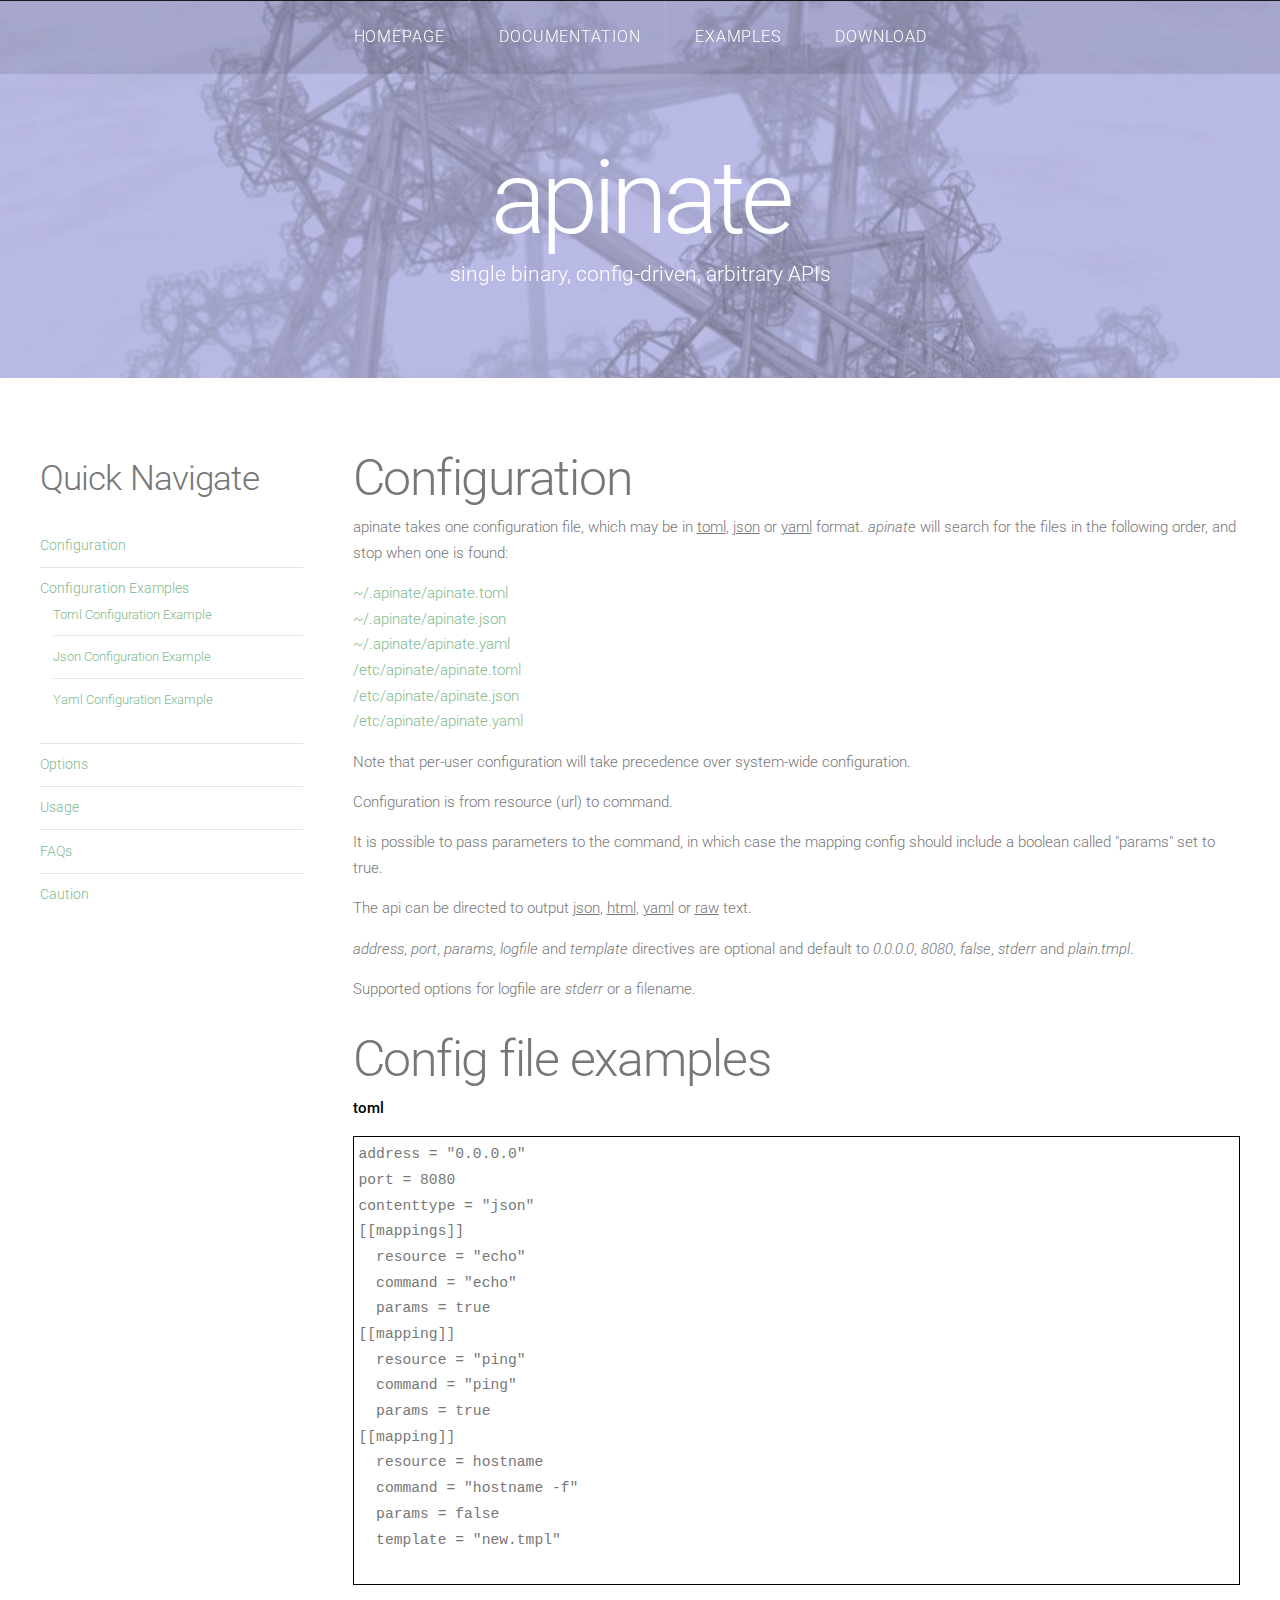
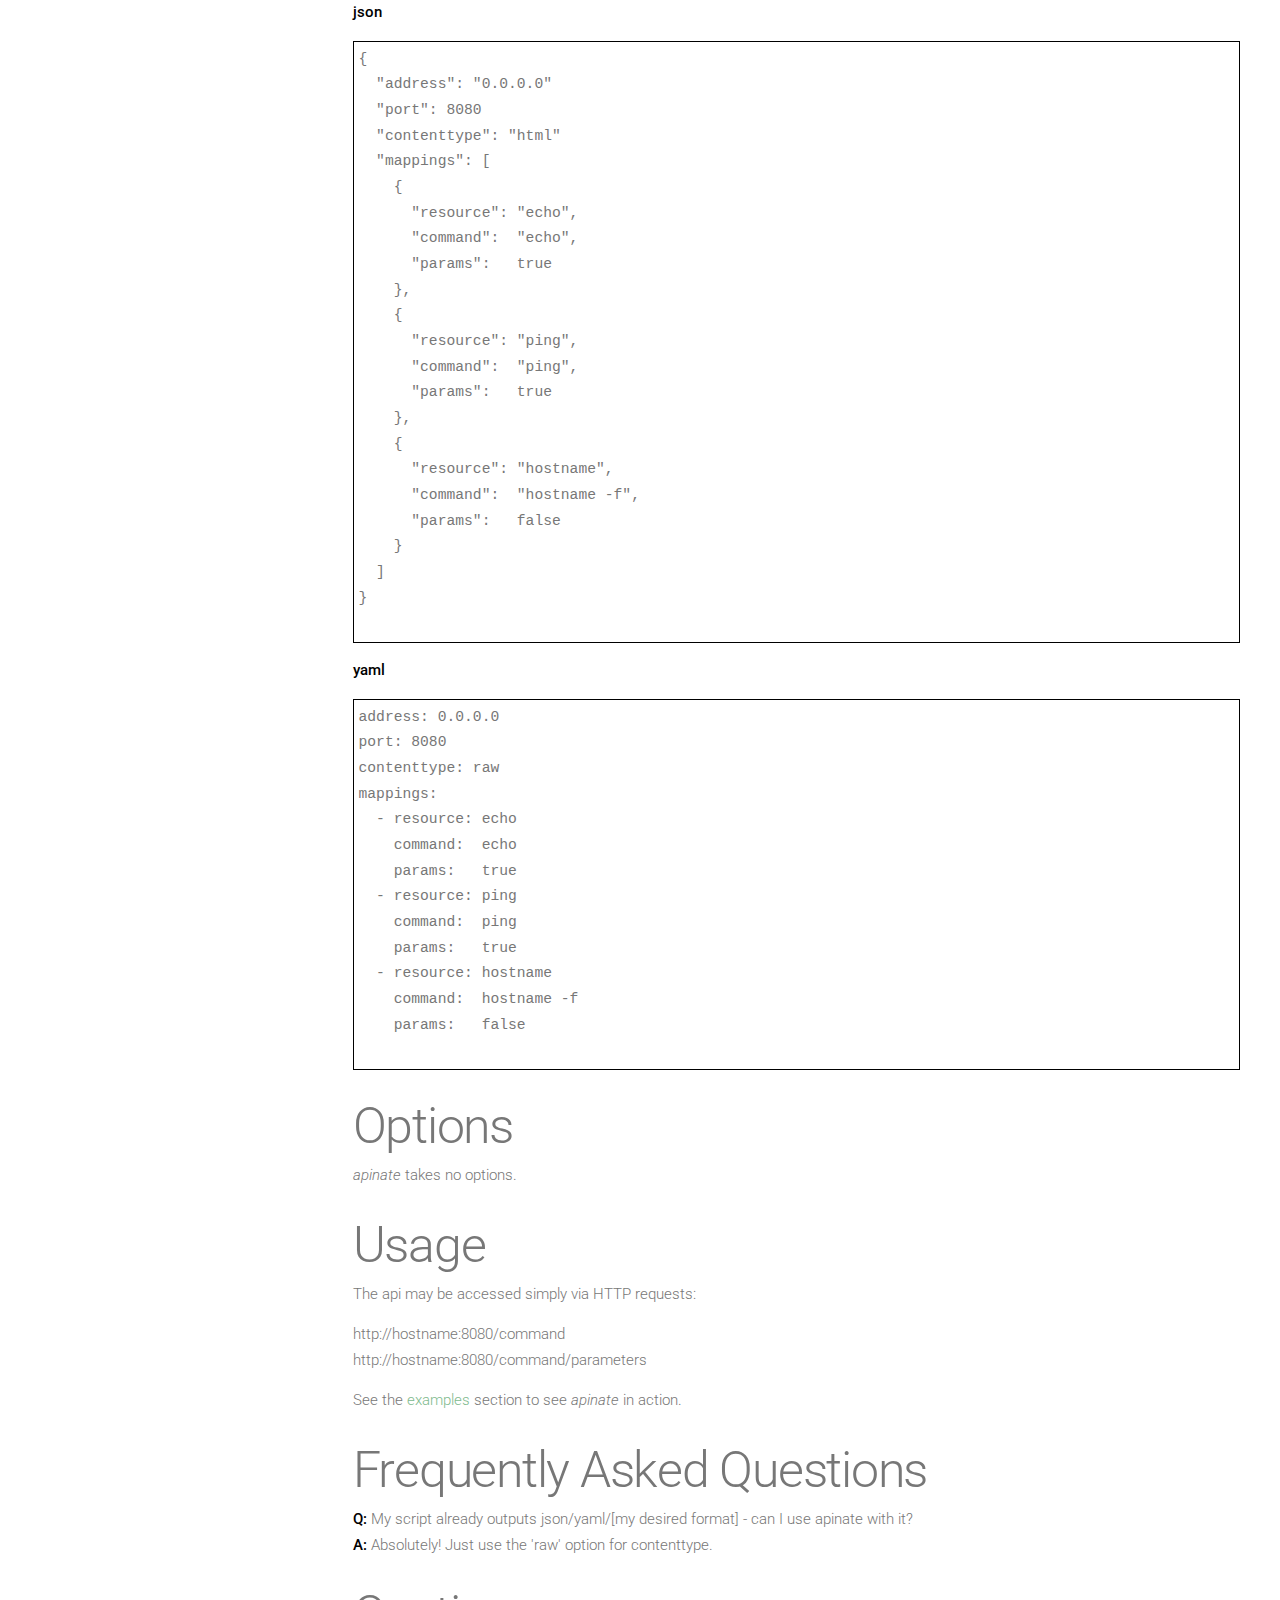
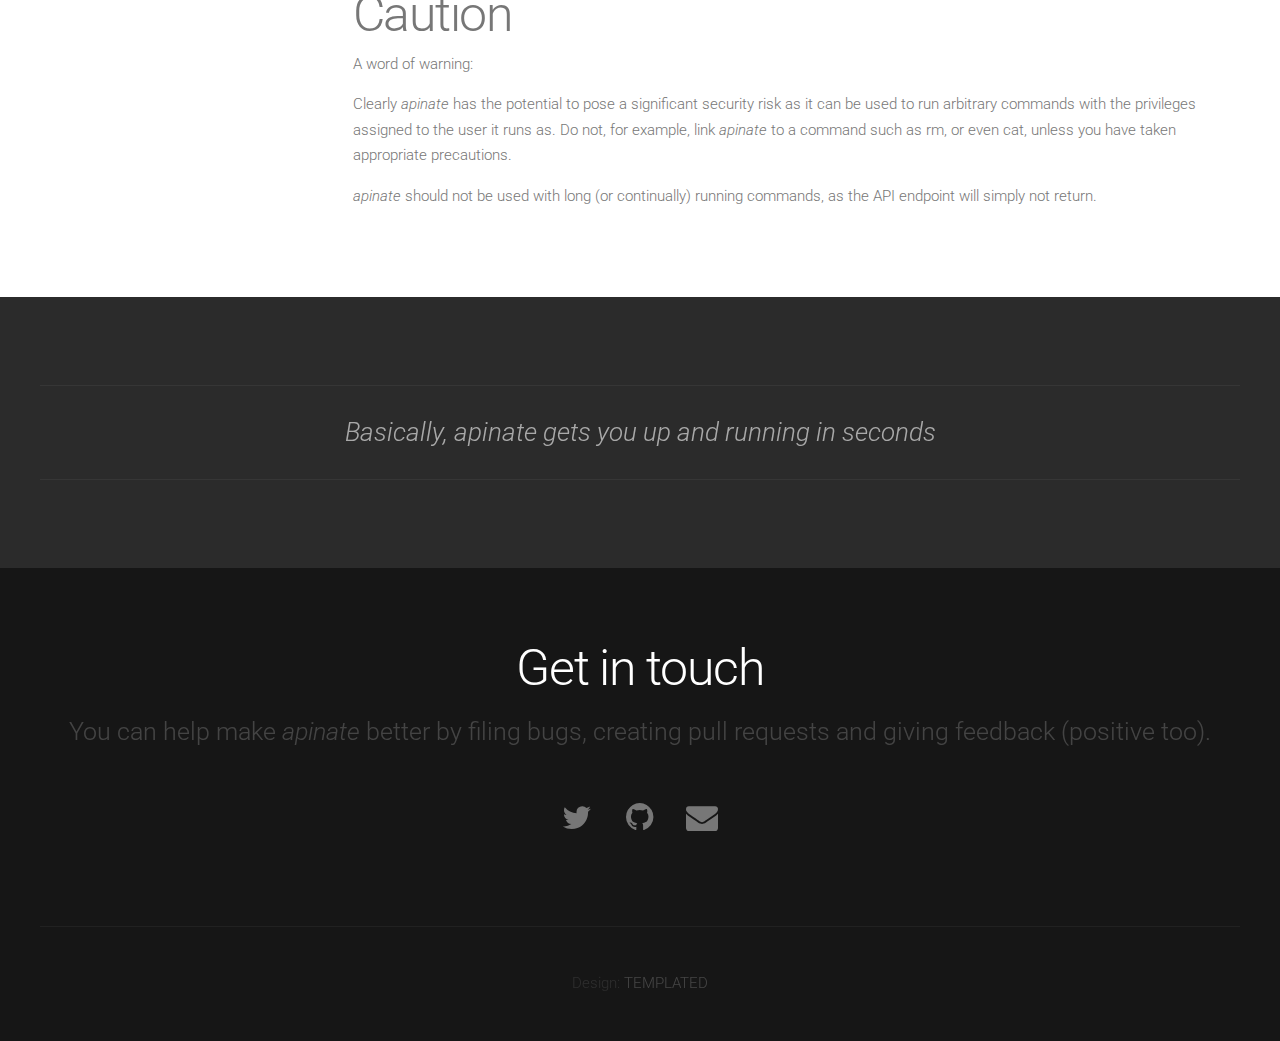
==== www/documentation.html @ fca39ead "Added apinate.io webpages v1" ====
<!DOCTYPE HTML>
<!--
    CSS Template: Linear by TEMPLATED - templated.co @templatedco
    Released for free under the Creative Commons Attribution 3.0 license (templated.co/license)
-->
<html lang="en">
	<head>
		<title>apinate.io</title>
		<meta http-equiv="content-type" content="text/html; charset=utf-8" />
		<meta name="description" content="" />
		<meta name="keywords" content="" />
		<link href='http://fonts.googleapis.com/css?family=Roboto:400,100,300,700,500,900' rel='stylesheet' type='text/css'>
		<script src="http://ajax.googleapis.com/ajax/libs/jquery/1.11.0/jquery.min.js"></script>
		<script src="js/skel.min.js"></script>
		<script src="js/skel-panels.min.js"></script>
		<script src="js/init.js"></script>
		<noscript>
			<link rel="stylesheet" href="css/skel-noscript.css" />
			<link rel="stylesheet" href="css/style.css" />
			<link rel="stylesheet" href="css/style-desktop.css" />
		</noscript>
	</head>
	<body>

	<!-- Header -->
	<div id="header">
		<!-- Nav-wrapper -->
		<div id="nav-wrapper"> 
			<nav id="nav">
				<ul>
					<li><a href="index.html">Homepage</a></li>
           <li class="active"><a href="documentation.html">Documentation</a></li>
					<li><a href="examples.html">Examples</a></li>
					<li><a href="download.html">Download</a></li>
				</ul>
			</nav>
		</div>
    <!-- Nav-wrapper -->

		<div class="container"> 
			<!-- Logo -->
			<div id="logo">
				<h1><a href="#">apinate</a></h1>
				<span class="tag">single binary, config-driven, arbitrary APIs</span>
			</div>
		</div>
	</div>
	<!-- Header --> 

	<!-- Main -->
  <div id="main">
    <div class="container">
      <div class="row">
        <!-- Sidebar -->
        <nav id="sidebar" class="3u">
          <section>
            <header>
              <h2>Quick Navigate</h2>
            </header>
            <!-- side-nav -->
            <section>
							<ul class="default">
								<li><a href="#configuration">Configuration</a></li>
								<li><a href="#config-examples">Configuration Examples</a>
                  <ul>
    								<li><a href="#tomlconfig">Toml Configuration Example</a></li>
    								<li><a href="#jsonconfig">Json Configuration Example</a></li>
    								<li><a href="#yamlconfig">Yaml Configuration Example</a></li>
                  </ul>
                </li>
                <li><a href="#options">Options</a></li>
                <li><a href="#usage">Usage</a></li>
                <li><a href="#faq">FAQs</a></li>
                <li><a href="#caution">Caution</a></li>
              </ul>
            </section>
            <!-- /side-nav -->
          </section>
        </nav>
        <!-- /Sidebar -->

        <div id="content" class="9u container">
        <!-- Configuration -->
        <section>
          <header>
            <h2><a id="configuration">Configuration</a></h2>
          </header>
          <p>apinate  takes  one  configuration  file, which may be in <u>toml</u>, <u>json</u> or <u>yaml</u> format.  <em>apinate</em> will search for the files in the following order, and stop when one is found:
          <ul>
            <li><a href="#tomlconfig">~/.apinate/apinate.toml</a></li>
            <li><a href="#jsonconfig">~/.apinate/apinate.json</a></li>
            <li><a href="#yamlconfig">~/.apinate/apinate.yaml</a></li>
            <li><a href="#tomlconfig">/etc/apinate/apinate.toml</a></li>
            <li><a href="#jsonconfig">/etc/apinate/apinate.json</a></li>
            <li><a href="#yamlconfig">/etc/apinate/apinate.yaml</a></li>
          </ul>
          <p>Note that per-user configuration will take precedence over system-wide configuration.</p>
          <p>Configuration is from resource (url) to command.</p>
          <p>It is possible to pass parameters to the command, in which case the mapping config should include a boolean called "params" set to true.</p>
          <p>The api can be directed to output <u>json</u>, <u>html</u>, <u>yaml</u> or <u>raw</u> text.</p>
          <p><em>address</em>, <em>port</em>, <em>params</em>, <em>logfile</em> and <em>template</em> directives are optional and default to <em>0.0.0.0</em>, <em>8080</em>, <em>false</em>, <em>stderr</em> and <em>plain.tmpl</em>.</p>
          <p>Supported options for logfile are <em>stderr</em> or a filename.</p>
        </section>
        <!-- /Configuration -->
  
        <!-- Config examples -->
        <section>
          <header>
            <h2><a id="config-examples">Config file examples</a></h2>
          </header>
          <a id="tomlconfig"><b>toml</b></a>
            <pre style="font-family: monospace" class="boxed">
address = "0.0.0.0"
port = 8080
contenttype = "json"
[[mappings]]
  resource = "echo"
  command = "echo"
  params = true
[[mapping]]
  resource = "ping"
  command = "ping"
  params = true
[[mapping]]
  resource = hostname
  command = "hostname -f"
  params = false
  template = "new.tmpl"
            </pre>
            <a id="jsonconfig"><b>json</b></a>
            <pre style="font-family: monospace" class="boxed">
{
  "address": "0.0.0.0"
  "port": 8080
  "contenttype": "html"
  "mappings": [
    {
      "resource": "echo",
      "command":  "echo",
      "params":   true
    },
    {
      "resource": "ping",
      "command":  "ping",
      "params":   true
    },
    {
      "resource": "hostname",
      "command":  "hostname -f",
      "params":   false
    }
  ]
}
            </pre>
            <a id="yamlconfig"><b>yaml</b></a>
            <pre style="font-family: monospace" class="boxed">
address: 0.0.0.0
port: 8080
contenttype: raw
mappings:
  - resource: echo
    command:  echo
    params:   true
  - resource: ping
    command:  ping
    params:   true
  - resource: hostname
    command:  hostname -f
    params:   false
            </pre>
          </section>
          <!-- /Config examples -->

          <!-- Options -->
          <section>
            <header>
              <h2><a id="options">Options</a></h2>
  					</header>
            <p><em>apinate</em> takes no options.
          </section>
          <!-- /Options -->

          <!-- Usage -->
          <section>
            <header>
              <h2><a id="usage">Usage</a></h2>
            </header>
            <p>The api may be accessed simply via HTTP requests:</p>
            <ul><li>http://hostname:8080/command</li>
              <li>http://hostname:8080/command/parameters</li>
            </ul>
            <p>See the <a href=/examples.html>examples</a> section to see <em>apinate</em> in action.</p>
          </section>
          <!-- /Usage -->

          <!-- FAQ -->
          <section>
            <header>
              <h2><a id="FAQs">Frequently Asked Questions</a></h2>
            </header>
            <div><b>Q:</b>  My script already outputs json/yaml/[my desired format] - can I use apinate with it?</div>
            <div><b>A:</b>  Absolutely!  Just use the 'raw' option for contenttype.</div>
          </section>
          <!-- /FAQ -->

          <!-- Caution -->
          <section>
            <header>
              <h2><a id="caution">Caution</a></h2>
            </header>
            <p>A word of warning:</p>
            <p>Clearly <em>apinate</em> has the potential to pose a significant security risk as it can be used to run arbitrary commands with the privileges assigned to the user it runs as. Do not, for example, link <em>apinate</em> to a command such as rm, or even cat, unless you have taken appropriate precautions.</p>
            <p><em>apinate</em> should not be used with long (or continually) running commands, as the API endpoint will simply not return.</p>
          </section>
          <!-- /Caution -->
        </div>
        <!-- Config examples -->

      </div>
      <!-- /About -->

    </div>
  </div>
	<!-- /About -->

	<!-- Quote -->
	<div id="quote">
		<div class="container">
			<section>
				<blockquote>Basically, apinate gets you up and running in seconds</blockquote>
			</section>
		</div>
	</div>
	<!-- /Quote -->

	<!-- Footer -->
	<div id="footer">
		<div class="container">
			<section>
				<header>
					<h2>Get in touch</h2>
					<span class="byline">You can help make <em>apinate</em> better by filing bugs, creating pull requests and giving feedback (positive too).</span>
				</header>
				<ul class="contact">
					<li><a href="http://www.twitter.com/PhilipHarriesIT" class="fa fa-twitter"><span>Twitter</span></a></li>
					<li><a href="http://www.github.com/PhilipHarries/apinate" class="fa fa-github"><span>Github</span></a></li>
					<li><a href="mailto:philip@apinate.io" class="fa fa-envelope"><span>Github</span></a></li>
				</ul>
			</section>
		</div>
	</div>
	<!-- /Footer -->

	<!-- Copyright -->
	<div id="copyright">
		<div class="container">
			Design: <a href="http://templated.co">TEMPLATED</a>  <!-- Sponsored by: <a href="www.linuxconsulting.co.uk">Linux Consulting</a> -->
		</div>
	</div>


	</body>
</html>
---- www/css/skel-noscript.css ----
/* Resets (http://meyerweb.com/eric/tools/css/reset/ | v2.0 | 20110126 | License: none (public domain)) */

	html,body,div,span,applet,object,iframe,h1,h2,h3,h4,h5,h6,p,blockquote,pre,a,abbr,acronym,address,big,cite,code,del,dfn,em,img,ins,kbd,q,s,samp,small,strike,strong,sub,sup,tt,var,b,u,i,center,dl,dt,dd,ol,ul,li,fieldset,form,label,legend,table,caption,tbody,tfoot,thead,tr,th,td,article,aside,canvas,details,embed,figure,figcaption,footer,header,hgroup,menu,nav,output,ruby,section,summary,time,mark,audio,video{margin:0;padding:0;border:0;font-size:100%;font:inherit;vertical-align:baseline;}article,aside,details,figcaption,figure,footer,header,hgroup,menu,nav,section{display:block;}body{line-height:1;}ol,ul{list-style:none;}blockquote,q{quotes:none;}blockquote:before,blockquote:after,q:before,q:after{content:'';content:none;}table{border-collapse:collapse;border-spacing:0;}body{-webkit-text-size-adjust:none}

/* Box Model */

	*, *:before, *:after {
		-moz-box-sizing: border-box;
		-webkit-box-sizing: border-box;
		-o-box-sizing: border-box;
		-ms-box-sizing: border-box;
		box-sizing: border-box;
	}

/* Container */

	body {
		min-width: 1200px;
	}

	.container {
		width: 1200px;
		margin-left: auto;
		margin-right: auto;
	}

	/* Modifiers */
	
		.container.small {
			width: 900px;
		}

		.container.big {
			width: 100%;
			max-width: 1500px;
			min-width: 1200px;
		}

/* Grid */

	/* Cells */

		.\31 2u { width: 100% }
		.\31 1u { width: 91.6666666667% }
		.\31 0u { width: 83.3333333333% }
		.\39 u { width: 75% }
		.\38 u { width: 66.6666666667% }
		.\37 u { width: 58.3333333333% }
		.\36 u { width: 50% }
		.\35 u { width: 41.6666666667% }
		.\34 u { width: 33.3333333333% }
		.\33 u { width: 25% }
		.\32 u { width: 16.6666666667% }
		.\31 u { width: 8.3333333333% }
		.\-11u { margin-left: 91.6666666667% }
		.\-10u { margin-left: 83.3333333333% }
		.\-9u { margin-left: 75% }
		.\-8u { margin-left: 66.6666666667% }
		.\-7u { margin-left: 58.3333333333% }
		.\-6u { margin-left: 50% }
		.\-5u { margin-left: 41.6666666667% }
		.\-4u { margin-left: 33.3333333333% }
		.\-3u { margin-left: 25% }
		.\-2u { margin-left: 16.6666666667% }
		.\-1u { margin-left: 8.3333333333% }

		.row > * {
			padding: 50px 0 0 50px;
			float: left;
			-moz-box-sizing: border-box;
			-webkit-box-sizing: border-box;
			-o-box-sizing: border-box;
			-ms-box-sizing: border-box;
			box-sizing: border-box;
		}

		.row + .row > * {
			padding-top: 50px;
		}

		.row {
			margin-left: -50px;
		}

	/* Rows */

		.row:after {
			content: '';
			display: block;
			clear: both;
			height: 0;
		}

		.row:first-child > * {
			padding-top: 0;
		}

		.row > * {
			padding-top: 0;
		}

		/* Modifiers */

			/* Flush */

				.row.flush {
					margin-left: 0;
				}

				.row.flush > * {
					padding: 0 !important;
				}

			/* Quarter */

				.row.quarter > * {
					padding: 12.5px 0 0 12.5px;
				}

				.row.quarter + .row.quarter > * {
					padding-top: 12.5px;
				}

				.row.quarter {
					margin-left: -12.5px;
				}

			/* Half */

				.row.half > * {
					padding: 25px 0 0 25px;
				}

				.row.half + .row.half > * {
					padding-top: 25px;
				}

				.row.half {
					margin-left: -25px;
				}

			/* One and (a) Half */

				.row.oneandhalf > * {
					padding: 75px 0 0 75px;
				}

				.row.oneandhalf + .row.oneandhalf > * {
					padding-top: 75px;
				}

				.row.oneandhalf {
					margin-left: -75px;
				}

			/* Double */

				.row.double > * {
					padding: 100px 0 0 100px;
				}

				.row.double + .row.double > * {
					padding-top: 100px;
				}

				.row.double {
					margin-left: -100px;
				}
---- www/css/style.css ----
/*
	Linear by TEMPLATED
    templated.co @templatedco
    Released for free under the Creative Commons Attribution 3.0 license (templated.co/license)
*/

@charset 'UTF-8';

@font-face{font-family:'FontAwesome';src:url('font/fontawesome-webfont.eot?v=4.0.1');src:url('font/fontawesome-webfont.eot?#iefix&v=4.0.1') format('embedded-opentype'),url('font/fontawesome-webfont.woff?v=4.0.1') format('woff'),url('font/fontawesome-webfont.ttf?v=4.0.1') format('truetype'),url('font/fontawesome-webfont.svg?v=4.0.1#fontawesomeregular') format('svg');font-weight:normal;font-style:normal}

/*********************************************************************************/
/* Basic                                                                         */
/*********************************************************************************/

	body
	{
		margin: 0;
		padding: 0;
		background: #161616;
	}

	body,input,textarea,select
	{
		font-family: 'Roboto', sans-serif;
		font-size: 11pt;
		font-weight: 300;
		line-height: 1.75em;
		color: #777;
	}

	h1,h2,h3,h4,h5,h6
	{
		font-weight: 300;
		color: #777;
	}
	
		h2
		{
			letter-spacing: -0.025em;
		}
	
		h1 a, h2 a, h3 a, h4 a, h5 a, h6 a
		{
			color: inherit;
			text-decoration: none;
		}
		
	strong, b
	{
		font-weight: 500;
		color: #000000;
	}
	
	em, i
	{
		font-style: italic;
	}

	a
	{
		text-decoration: none;
		color: #80BA8E;
	}
	
	a:hover
	{
		text-decoration: underline;
	}

	sub
	{
		position: relative;
		top: 0.5em;
		font-size: 0.8em;
	}
	
	sup
	{
		position: relative;
		top: -0.5em;
		font-size: 0.8em;
	}
	
	hr
	{
		border: 0;
		border-top: solid 1px #ddd;
		margin: 6em 0 0 0;
		padding: 6em 0 0 0;
	}
	
	blockquote
	{
		border-left: solid 0.5em #ddd;
		padding: 1em 0 1em 2em;
		font-style: italic;
	}
	
	p, ul, ol, dl, table
	{
		margin-bottom: 1em;
	}

	header
	{
		margin-bottom: 1.6em;
	}
	
		header h2
		{
		}

		header .byline
		{
			display: block;
			margin: 1.5em 0 0 0;
			padding: 0 0 0.5em 0;
		}
		
	footer
	{
		margin-top: 1em;
	}

	br.clear
	{
		clear: both;
	}

	.pennant
	{
		color: #bbb;
	}

	/* Sections/Articles */
	
		section,
		article
		{
			margin-bottom: 3em;
		}
		
		section > :last-child,
		article > :last-child
		{
			margin-bottom: 0;
		}

		section:last-child,
		article:last-child
		{
			margin-bottom: 0;
		}

		.row > section,
		.row > article
		{
			margin-bottom: 0;
		}

		pre.boxed
		{
			margin-top: 15px;
			margin-bottom: 15px;
			padding: 5px;
			border: 1px solid black;
			z-index: -100;
		}
		pre.boxed::after {
		    content: "";
		    position: absolute;
		    bottom: 0; top: 0px; left: 0; right: 0;
		    padding-bottom: 10px;
		    z-index: -100;
		    /* border-right:4px;
		    border-left:4px; */
		}

	/* Images */

		.image
		{
			display: inline-block;
		}
		
			.image img
			{
				display: block;
				width: 100%;
			}

			.image.featured
			{
				display: block;
				width: 100%;
				margin: 0 0 2em 0;
			}
			
			.image.full
			{
				display: block;
				width: 100%;
				margin-bottom: 2em;
			}
			
			.image.left
			{
				float: left;
				margin: 0 2em 2em 0;
			}
			
			.image.centered
			{
				display: block;
				margin: 0 0 2em 0;
			}

				.image.centered img
				{
					margin: 0 auto;
					width: auto;
				}

	/* Lists */

		ul.default
		{
			margin: 0;
			padding: 0em 0em 1.5em 0em;
			list-style: none;
		}
		
			ul.default li
			{
				padding: 0.60em 0em;
				font-size: 0.95em;
				border-top: 1px solid;
				border-color: rgba(0,0,0,.1);
			}		
		
			ul.default li:first-child
			{
				padding-top: 0;
				border-top: none;
			}
	
			ul.default {
			}
		
		ul.style li {
			margin: 0;
			padding: 2em 0em 1.5em 0em;
			border-top: 1px solid;
			border-color: rgba(0,0,0,.1);
		}

		ul li ul li {
		        margin-left: 1em;
		}
		
		ul.style li:first-child
		{
			padding-top: 0;
			border-top: none;
		}
		
		ul.style img {
			float: left;
			margin-right: 20px;
		}
		
		ul.style a {
			color: #434343;
		}
		
		ul.style .posted {
			padding: 0em 0em 1em 0em;
			letter-spacing: 1px;
			text-transform: uppercase;
			font-size: 8pt;
			color: #A2A2A2;
		}
		
		ul.style .first {
			padding-top: 0px;
			border-top: none;
		}
							

	/* Buttons */
		
	.button
	{
		position: relative;
		display: inline-block;
		background: #80BA8E;
		padding: 0.8em 2em;
		text-decoration: none !important;
		font-size: 1.2em;
		font-weight: 300;
		color: #FFF !important;
		-moz-transition: color 0.35s ease-in-out, background-color 0.35s ease-in-out;
		-webkit-transition: color 0.35s ease-in-out, background-color 0.35s ease-in-out;
		-o-transition: color 0.35s ease-in-out, background-color 0.35s ease-in-out;
		-ms-transition: color 0.35s ease-in-out, background-color 0.35s ease-in-out;
		transition: color 0.35s ease-in-out, background-color 0.35s ease-in-out;
		text-align: center;
		border-radius: 0.25em;
	}

	.button:hover
	{
		background: #70AA7E;
		color: #FFF !important;
	}

/*********************************************************************************/
/* Icons                                                                         */
/* Powered by Font Awesome by Dave Gandy | http://fontawesome.io                 */
/* Licensed under the SIL OFL 1.1 (font), MIT (CSS)                              */
/*********************************************************************************/

	.fa
	{
		text-decoration: none;
	}

		.fa.solo
		{
		}
		
			.fa.solo span
			{
				display: none;
			}

		.fa:before
		{
			display:inline-block;
			font-family: FontAwesome;
			font-size: 1.25em;
			text-decoration: none;
			font-style: normal;
			font-weight: normal;
			line-height: 1;
			-webkit-font-smoothing:antialiased;
			-moz-osx-font-smoothing:grayscale;
		}

		.fa-lg{font-size:1.3333333333333333em;line-height:.75em;vertical-align:-15%}
		.fa-2x{font-size:2em}
		.fa-3x{font-size:3em}
		.fa-4x{font-size:4em}
		.fa-5x{font-size:5em}
		.fa-fw{width:1.2857142857142858em;text-align:center}
		.fa-ul{padding-left:0;margin-left:2.142857142857143em;list-style-type:none}.fa-ul>li{position:relative}
		.fa-li{position:absolute;left:-2.142857142857143em;width:2.142857142857143em;top:.14285714285714285em;text-align:center}.fa-li.fa-lg{left:-1.8571428571428572em}
		.fa-border{padding:.2em .25em .15em;border:solid .08em #eee;border-radius:.1em}
		.pull-right{float:right}
		.pull-left{float:left}
		.fa.pull-left{margin-right:.3em}
		.fa.pull-right{margin-left:.3em}
		.fa-spin{-webkit-animation:spin 2s infinite linear;-moz-animation:spin 2s infinite linear;-o-animation:spin 2s infinite linear;animation:spin 2s infinite linear}
		@-moz-keyframes spin{0%{-moz-transform:rotate(0deg)} 100%{-moz-transform:rotate(359deg)}}@-webkit-keyframes spin{0%{-webkit-transform:rotate(0deg)} 100%{-webkit-transform:rotate(359deg)}}@-o-keyframes spin{0%{-o-transform:rotate(0deg)} 100%{-o-transform:rotate(359deg)}}@-ms-keyframes spin{0%{-ms-transform:rotate(0deg)} 100%{-ms-transform:rotate(359deg)}}@keyframes spin{0%{transform:rotate(0deg)} 100%{transform:rotate(359deg)}}.fa-rotate-90{filter:progid:DXImageTransform.Microsoft.BasicImage(rotation=1);-webkit-transform:rotate(90deg);-moz-transform:rotate(90deg);-ms-transform:rotate(90deg);-o-transform:rotate(90deg);transform:rotate(90deg)}
		.fa-rotate-180{filter:progid:DXImageTransform.Microsoft.BasicImage(rotation=2);-webkit-transform:rotate(180deg);-moz-transform:rotate(180deg);-ms-transform:rotate(180deg);-o-transform:rotate(180deg);transform:rotate(180deg)}
		.fa-rotate-270{filter:progid:DXImageTransform.Microsoft.BasicImage(rotation=3);-webkit-transform:rotate(270deg);-moz-transform:rotate(270deg);-ms-transform:rotate(270deg);-o-transform:rotate(270deg);transform:rotate(270deg)}
		.fa-flip-horizontal{filter:progid:DXImageTransform.Microsoft.BasicImage(rotation=0, mirror=1);-webkit-transform:scale(-1, 1);-moz-transform:scale(-1, 1);-ms-transform:scale(-1, 1);-o-transform:scale(-1, 1);transform:scale(-1, 1)}
		.fa-flip-vertical{filter:progid:DXImageTransform.Microsoft.BasicImage(rotation=2, mirror=1);-webkit-transform:scale(1, -1);-moz-transform:scale(1, -1);-ms-transform:scale(1, -1);-o-transform:scale(1, -1);transform:scale(1, -1)}
		.fa-stack{position:relative;display:inline-block;width:2em;height:2em;line-height:2em;vertical-align:middle}
		.fa-stack-1x,.fa-stack-2x{position:absolute;left:0;width:100%;text-align:center}
		.fa-stack-1x{line-height:inherit}
		.fa-stack-2x{font-size:2em}
		.fa-inverse{color:#fff}
		.fa-glass:before{content:"\f000"}
		.fa-music:before{content:"\f001"}
		.fa-search:before{content:"\f002"}
		.fa-envelope-o:before{content:"\f003"}
		.fa-heart:before{content:"\f004"}
		.fa-star:before{content:"\f005"}
		.fa-star-o:before{content:"\f006"}
		.fa-user:before{content:"\f007"}
		.fa-film:before{content:"\f008"}
		.fa-th-large:before{content:"\f009"}
		.fa-th:before{content:"\f00a"}
		.fa-th-list:before{content:"\f00b"}
		.fa-check:before{content:"\f00c"}
		.fa-times:before{content:"\f00d"}
		.fa-search-plus:before{content:"\f00e"}
		.fa-search-minus:before{content:"\f010"}
		.fa-power-off:before{content:"\f011"}
		.fa-signal:before{content:"\f012"}
		.fa-gear:before,.fa-cog:before{content:"\f013"}
		.fa-trash-o:before{content:"\f014"}
		.fa-home:before{content:"\f015"}
		.fa-file-o:before{content:"\f016"}
		.fa-clock-o:before{content:"\f017"}
		.fa-road:before{content:"\f018"}
		.fa-download:before{content:"\f019"}
		.fa-arrow-circle-o-down:before{content:"\f01a"}
		.fa-arrow-circle-o-up:before{content:"\f01b"}
		.fa-inbox:before{content:"\f01c"}
		.fa-play-circle-o:before{content:"\f01d"}
		.fa-rotate-right:before,.fa-repeat:before{content:"\f01e"}
		.fa-refresh:before{content:"\f021"}
		.fa-list-alt:before{content:"\f022"}
		.fa-lock:before{content:"\f023"}
		.fa-flag:before{content:"\f024"}
		.fa-headphones:before{content:"\f025"}
		.fa-volume-off:before{content:"\f026"}
		.fa-volume-down:before{content:"\f027"}
		.fa-volume-up:before{content:"\f028"}
		.fa-qrcode:before{content:"\f029"}
		.fa-barcode:before{content:"\f02a"}
		.fa-tag:before{content:"\f02b"}
		.fa-tags:before{content:"\f02c"}
		.fa-book:before{content:"\f02d"}
		.fa-bookmark:before{content:"\f02e"}
		.fa-print:before{content:"\f02f"}
		.fa-camera:before{content:"\f030"}
		.fa-font:before{content:"\f031"}
		.fa-bold:before{content:"\f032"}
		.fa-italic:before{content:"\f033"}
		.fa-text-height:before{content:"\f034"}
		.fa-text-width:before{content:"\f035"}
		.fa-align-left:before{content:"\f036"}
		.fa-align-center:before{content:"\f037"}
		.fa-align-right:before{content:"\f038"}
		.fa-align-justify:before{content:"\f039"}
		.fa-list:before{content:"\f03a"}
		.fa-dedent:before,.fa-outdent:before{content:"\f03b"}
		.fa-indent:before{content:"\f03c"}
		.fa-video-camera:before{content:"\f03d"}
		.fa-picture-o:before{content:"\f03e"}
		.fa-pencil:before{content:"\f040"}
		.fa-map-marker:before{content:"\f041"}
		.fa-adjust:before{content:"\f042"}
		.fa-tint:before{content:"\f043"}
		.fa-edit:before,.fa-pencil-square-o:before{content:"\f044"}
		.fa-share-square-o:before{content:"\f045"}
		.fa-check-square-o:before{content:"\f046"}
		.fa-move:before{content:"\f047"}
		.fa-step-backward:before{content:"\f048"}
		.fa-fast-backward:before{content:"\f049"}
		.fa-backward:before{content:"\f04a"}
		.fa-play:before{content:"\f04b"}
		.fa-pause:before{content:"\f04c"}
		.fa-stop:before{content:"\f04d"}
		.fa-forward:before{content:"\f04e"}
		.fa-fast-forward:before{content:"\f050"}
		.fa-step-forward:before{content:"\f051"}
		.fa-eject:before{content:"\f052"}
		.fa-chevron-left:before{content:"\f053"}
		.fa-chevron-right:before{content:"\f054"}
		.fa-plus-circle:before{content:"\f055"}
		.fa-minus-circle:before{content:"\f056"}
		.fa-times-circle:before{content:"\f057"}
		.fa-check-circle:before{content:"\f058"}
		.fa-question-circle:before{content:"\f059"}
		.fa-info-circle:before{content:"\f05a"}
		.fa-crosshairs:before{content:"\f05b"}
		.fa-times-circle-o:before{content:"\f05c"}
		.fa-check-circle-o:before{content:"\f05d"}
		.fa-ban:before{content:"\f05e"}
		.fa-arrow-left:before{content:"\f060"}
		.fa-arrow-right:before{content:"\f061"}
		.fa-arrow-up:before{content:"\f062"}
		.fa-arrow-down:before{content:"\f063"}
		.fa-mail-forward:before,.fa-share:before{content:"\f064"}
		.fa-resize-full:before{content:"\f065"}
		.fa-resize-small:before{content:"\f066"}
		.fa-plus:before{content:"\f067"}
		.fa-minus:before{content:"\f068"}
		.fa-asterisk:before{content:"\f069"}
		.fa-exclamation-circle:before{content:"\f06a"}
		.fa-gift:before{content:"\f06b"}
		.fa-leaf:before{content:"\f06c"}
		.fa-fire:before{content:"\f06d"}
		.fa-eye:before{content:"\f06e"}
		.fa-eye-slash:before{content:"\f070"}
		.fa-warning:before,.fa-exclamation-triangle:before{content:"\f071"}
		.fa-plane:before{content:"\f072"}
		.fa-calendar:before{content:"\f073"}
		.fa-random:before{content:"\f074"}
		.fa-comment:before{content:"\f075"}
		.fa-magnet:before{content:"\f076"}
		.fa-chevron-up:before{content:"\f077"}
		.fa-chevron-down:before{content:"\f078"}
		.fa-retweet:before{content:"\f079"}
		.fa-shopping-cart:before{content:"\f07a"}
		.fa-folder:before{content:"\f07b"}
		.fa-folder-open:before{content:"\f07c"}
		.fa-resize-vertical:before{content:"\f07d"}
		.fa-resize-horizontal:before{content:"\f07e"}
		.fa-bar-chart-o:before{content:"\f080"}
		.fa-twitter-square:before{content:"\f081"}
		.fa-facebook-square:before{content:"\f082"}
		.fa-camera-retro:before{content:"\f083"}
		.fa-key:before{content:"\f084"}
		.fa-gears:before,.fa-cogs:before{content:"\f085"}
		.fa-comments:before{content:"\f086"}
		.fa-thumbs-o-up:before{content:"\f087"}
		.fa-thumbs-o-down:before{content:"\f088"}
		.fa-star-half:before{content:"\f089"}
		.fa-heart-o:before{content:"\f08a"}
		.fa-sign-out:before{content:"\f08b"}
		.fa-linkedin-square:before{content:"\f08c"}
		.fa-thumb-tack:before{content:"\f08d"}
		.fa-external-link:before{content:"\f08e"}
		.fa-sign-in:before{content:"\f090"}
		.fa-trophy:before{content:"\f091"}
		.fa-github-square:before{content:"\f092"}
		.fa-upload:before{content:"\f093"}
		.fa-lemon-o:before{content:"\f094"}
		.fa-phone:before{content:"\f095"}
		.fa-square-o:before{content:"\f096"}
		.fa-bookmark-o:before{content:"\f097"}
		.fa-phone-square:before{content:"\f098"}
		.fa-twitter:before{content:"\f099"}
		.fa-facebook:before{content:"\f09a"}
		.fa-github:before{content:"\f09b"}
		.fa-unlock:before{content:"\f09c"}
		.fa-credit-card:before{content:"\f09d"}
		.fa-rss:before{content:"\f09e"}
		.fa-hdd-o:before{content:"\f0a0"}
		.fa-bullhorn:before{content:"\f0a1"}
		.fa-bell:before{content:"\f0f3"}
		.fa-certificate:before{content:"\f0a3"}
		.fa-hand-o-right:before{content:"\f0a4"}
		.fa-hand-o-left:before{content:"\f0a5"}
		.fa-hand-o-up:before{content:"\f0a6"}
		.fa-hand-o-down:before{content:"\f0a7"}
		.fa-arrow-circle-left:before{content:"\f0a8"}
		.fa-arrow-circle-right:before{content:"\f0a9"}
		.fa-arrow-circle-up:before{content:"\f0aa"}
		.fa-arrow-circle-down:before{content:"\f0ab"}
		.fa-globe:before{content:"\f0ac"}
		.fa-wrench:before{content:"\f0ad"}
		.fa-tasks:before{content:"\f0ae"}
		.fa-filter:before{content:"\f0b0"}
		.fa-briefcase:before{content:"\f0b1"}
		.fa-fullscreen:before{content:"\f0b2"}
		.fa-group:before{content:"\f0c0"}
		.fa-chain:before,.fa-link:before{content:"\f0c1"}
		.fa-cloud:before{content:"\f0c2"}
		.fa-flask:before{content:"\f0c3"}
		.fa-cut:before,.fa-scissors:before{content:"\f0c4"}
		.fa-copy:before,.fa-files-o:before{content:"\f0c5"}
		.fa-paperclip:before{content:"\f0c6"}
		.fa-save:before,.fa-floppy-o:before{content:"\f0c7"}
		.fa-square:before{content:"\f0c8"}
		.fa-reorder:before{content:"\f0c9"}
		.fa-list-ul:before{content:"\f0ca"}
		.fa-list-ol:before{content:"\f0cb"}
		.fa-strikethrough:before{content:"\f0cc"}
		.fa-underline:before{content:"\f0cd"}
		.fa-table:before{content:"\f0ce"}
		.fa-magic:before{content:"\f0d0"}
		.fa-truck:before{content:"\f0d1"}
		.fa-pinterest:before{content:"\f0d2"}
		.fa-pinterest-square:before{content:"\f0d3"}
		.fa-google-plus-square:before{content:"\f0d4"}
		.fa-google-plus:before{content:"\f0d5"}
		.fa-money:before{content:"\f0d6"}
		.fa-caret-down:before{content:"\f0d7"}
		.fa-caret-up:before{content:"\f0d8"}
		.fa-caret-left:before{content:"\f0d9"}
		.fa-caret-right:before{content:"\f0da"}
		.fa-columns:before{content:"\f0db"}
		.fa-unsorted:before,.fa-sort:before{content:"\f0dc"}
		.fa-sort-down:before,.fa-sort-asc:before{content:"\f0dd"}
		.fa-sort-up:before,.fa-sort-desc:before{content:"\f0de"}
		.fa-envelope:before{content:"\f0e0"}
		.fa-linkedin:before{content:"\f0e1"}
		.fa-rotate-left:before,.fa-undo:before{content:"\f0e2"}
		.fa-legal:before,.fa-gavel:before{content:"\f0e3"}
		.fa-dashboard:before,.fa-tachometer:before{content:"\f0e4"}
		.fa-comment-o:before{content:"\f0e5"}
		.fa-comments-o:before{content:"\f0e6"}
		.fa-flash:before,.fa-bolt:before{content:"\f0e7"}
		.fa-sitemap:before{content:"\f0e8"}
		.fa-umbrella:before{content:"\f0e9"}
		.fa-paste:before,.fa-clipboard:before{content:"\f0ea"}
		.fa-lightbulb-o:before{content:"\f0eb"}
		.fa-exchange:before{content:"\f0ec"}
		.fa-cloud-download:before{content:"\f0ed"}
		.fa-cloud-upload:before{content:"\f0ee"}
		.fa-user-md:before{content:"\f0f0"}
		.fa-stethoscope:before{content:"\f0f1"}
		.fa-suitcase:before{content:"\f0f2"}
		.fa-bell-o:before{content:"\f0a2"}
		.fa-coffee:before{content:"\f0f4"}
		.fa-cutlery:before{content:"\f0f5"}
		.fa-file-text-o:before{content:"\f0f6"}
		.fa-building:before{content:"\f0f7"}
		.fa-hospital:before{content:"\f0f8"}
		.fa-ambulance:before{content:"\f0f9"}
		.fa-medkit:before{content:"\f0fa"}
		.fa-fighter-jet:before{content:"\f0fb"}
		.fa-beer:before{content:"\f0fc"}
		.fa-h-square:before{content:"\f0fd"}
		.fa-plus-square:before{content:"\f0fe"}
		.fa-angle-double-left:before{content:"\f100"}
		.fa-angle-double-right:before{content:"\f101"}
		.fa-angle-double-up:before{content:"\f102"}
		.fa-angle-double-down:before{content:"\f103"}
		.fa-angle-left:before{content:"\f104"}
		.fa-angle-right:before{content:"\f105"}
		.fa-angle-up:before{content:"\f106"}
		.fa-angle-down:before{content:"\f107"}
		.fa-desktop:before{content:"\f108"}
		.fa-laptop:before{content:"\f109"}
		.fa-tablet:before{content:"\f10a"}
		.fa-mobile-phone:before,.fa-mobile:before{content:"\f10b"}
		.fa-circle-o:before{content:"\f10c"}
		.fa-quote-left:before{content:"\f10d"}
		.fa-quote-right:before{content:"\f10e"}
		.fa-spinner:before{content:"\f110"}
		.fa-circle:before{content:"\f111"}
		.fa-mail-reply:before,.fa-reply:before{content:"\f112"}
		.fa-github-alt:before{content:"\f113"}
		.fa-folder-o:before{content:"\f114"}
		.fa-folder-open-o:before{content:"\f115"}
		.fa-expand-o:before{content:"\f116"}
		.fa-collapse-o:before{content:"\f117"}
		.fa-smile-o:before{content:"\f118"}
		.fa-frown-o:before{content:"\f119"}
		.fa-meh-o:before{content:"\f11a"}
		.fa-gamepad:before{content:"\f11b"}
		.fa-keyboard-o:before{content:"\f11c"}
		.fa-flag-o:before{content:"\f11d"}
		.fa-flag-checkered:before{content:"\f11e"}
		.fa-terminal:before{content:"\f120"}
		.fa-code:before{content:"\f121"}
		.fa-reply-all:before{content:"\f122"}
		.fa-mail-reply-all:before{content:"\f122"}
		.fa-star-half-empty:before,.fa-star-half-full:before,.fa-star-half-o:before{content:"\f123"}
		.fa-location-arrow:before{content:"\f124"}
		.fa-crop:before{content:"\f125"}
		.fa-code-fork:before{content:"\f126"}
		.fa-unlink:before,.fa-chain-broken:before{content:"\f127"}
		.fa-question:before{content:"\f128"}
		.fa-info:before{content:"\f129"}
		.fa-exclamation:before{content:"\f12a"}
		.fa-superscript:before{content:"\f12b"}
		.fa-subscript:before{content:"\f12c"}
		.fa-eraser:before{content:"\f12d"}
		.fa-puzzle-piece:before{content:"\f12e"}
		.fa-microphone:before{content:"\f130"}
		.fa-microphone-slash:before{content:"\f131"}
		.fa-shield:before{content:"\f132"}
		.fa-calendar-o:before{content:"\f133"}
		.fa-fire-extinguisher:before{content:"\f134"}
		.fa-rocket:before{content:"\f135"}
		.fa-maxcdn:before{content:"\f136"}
		.fa-chevron-circle-left:before{content:"\f137"}
		.fa-chevron-circle-right:before{content:"\f138"}
		.fa-chevron-circle-up:before{content:"\f139"}
		.fa-chevron-circle-down:before{content:"\f13a"}
		.fa-html5:before{content:"\f13b"}
		.fa-css3:before{content:"\f13c"}
		.fa-anchor:before{content:"\f13d"}
		.fa-unlock-o:before{content:"\f13e"}
		.fa-bullseye:before{content:"\f140"}
		.fa-ellipsis-horizontal:before{content:"\f141"}
		.fa-ellipsis-vertical:before{content:"\f142"}
		.fa-rss-square:before{content:"\f143"}
		.fa-play-circle:before{content:"\f144"}
		.fa-ticket:before{content:"\f145"}
		.fa-minus-square:before{content:"\f146"}
		.fa-minus-square-o:before{content:"\f147"}
		.fa-level-up:before{content:"\f148"}
		.fa-level-down:before{content:"\f149"}
		.fa-check-square:before{content:"\f14a"}
		.fa-pencil-square:before{content:"\f14b"}
		.fa-external-link-square:before{content:"\f14c"}
		.fa-share-square:before{content:"\f14d"}
		.fa-compass:before{content:"\f14e"}
		.fa-toggle-down:before,.fa-caret-square-o-down:before{content:"\f150"}
		.fa-toggle-up:before,.fa-caret-square-o-up:before{content:"\f151"}
		.fa-toggle-right:before,.fa-caret-square-o-right:before{content:"\f152"}
		.fa-euro:before,.fa-eur:before{content:"\f153"}
		.fa-gbp:before{content:"\f154"}
		.fa-dollar:before,.fa-usd:before{content:"\f155"}
		.fa-rupee:before,.fa-inr:before{content:"\f156"}
		.fa-cny:before,.fa-rmb:before,.fa-yen:before,.fa-jpy:before{content:"\f157"}
		.fa-ruble:before,.fa-rouble:before,.fa-rub:before{content:"\f158"}
		.fa-won:before,.fa-krw:before{content:"\f159"}
		.fa-bitcoin:before,.fa-btc:before{content:"\f15a"}
		.fa-file:before{content:"\f15b"}
		.fa-file-text:before{content:"\f15c"}
		.fa-sort-alpha-asc:before{content:"\f15d"}
		.fa-sort-alpha-desc:before{content:"\f15e"}
		.fa-sort-amount-asc:before{content:"\f160"}
		.fa-sort-amount-desc:before{content:"\f161"}
		.fa-sort-numeric-asc:before{content:"\f162"}
		.fa-sort-numeric-desc:before{content:"\f163"}
		.fa-thumbs-up:before{content:"\f164"}
		.fa-thumbs-down:before{content:"\f165"}
		.fa-youtube-square:before{content:"\f166"}
		.fa-youtube:before{content:"\f167"}
		.fa-xing:before{content:"\f168"}
		.fa-xing-square:before{content:"\f169"}
		.fa-youtube-play:before{content:"\f16a"}
		.fa-dropbox:before{content:"\f16b"}
		.fa-stack-overflow:before{content:"\f16c"}
		.fa-instagram:before{content:"\f16d"}
		.fa-flickr:before{content:"\f16e"}
		.fa-adn:before{content:"\f170"}
		.fa-bitbucket:before{content:"\f171"}
		.fa-bitbucket-square:before{content:"\f172"}
		.fa-tumblr:before{content:"\f173"}
		.fa-tumblr-square:before{content:"\f174"}
		.fa-long-arrow-down:before{content:"\f175"}
		.fa-long-arrow-up:before{content:"\f176"}
		.fa-long-arrow-left:before{content:"\f177"}
		.fa-long-arrow-right:before{content:"\f178"}
		.fa-apple:before{content:"\f179"}
		.fa-windows:before{content:"\f17a"}
		.fa-android:before{content:"\f17b"}
		.fa-linux:before{content:"\f17c"}
		.fa-dribbble:before{content:"\f17d"}
		.fa-skype:before{content:"\f17e"}
		.fa-foursquare:before{content:"\f180"}
		.fa-trello:before{content:"\f181"}
		.fa-female:before{content:"\f182"}
		.fa-male:before{content:"\f183"}
		.fa-gittip:before{content:"\f184"}
		.fa-sun-o:before{content:"\f185"}
		.fa-moon-o:before{content:"\f186"}
		.fa-archive:before{content:"\f187"}
		.fa-bug:before{content:"\f188"}
		.fa-vk:before{content:"\f189"}
		.fa-weibo:before{content:"\f18a"}
		.fa-renren:before{content:"\f18b"}
		.fa-pagelines:before{content:"\f18c"}
		.fa-stack-exchange:before{content:"\f18d"}
		.fa-arrow-circle-o-right:before{content:"\f18e"}
		.fa-arrow-circle-o-left:before{content:"\f190"}
		.fa-toggle-left:before,.fa-caret-square-o-left:before{content:"\f191"}
		.fa-dot-circle-o:before{content:"\f192"}
		.fa-wheelchair:before{content:"\f193"}
		.fa-vimeo-square:before{content:"\f194"}
		.fa-turkish-lira:before,.fa-try:before{content:"\f195"}
		.fa-fax:before{content:"\f1ac"}
		.fa-share-alt:before{content:"\f1e0"}
		.fa-cubes:before{content:"\f1b3"}

/*********************************************************************************/
/* Social Icon Styles                                                            */
/*********************************************************************************/

	ul.contact
	{
		padding: 1.5em 0 0 0;
		list-style: none;
		cursor: default;
	}
	
	ul.contact li
	{
		display: inline-block;
		margin: 0 1em;
	}
	
	ul.contact li span
	{
		display: none;
		margin: 0;
		padding: 0;
	}
	
	ul.contact li a
	{
		color: inherit;
		font-size: 1.75em;
		display: inline-block;
		-moz-transition: color 0.35s ease-in-out, background-color 0.35s ease-in-out;
		-webkit-transition: color 0.35s ease-in-out, background-color 0.35s ease-in-out;
		-o-transition: color 0.35s ease-in-out, background-color 0.35s ease-in-out;
		-ms-transition: color 0.35s ease-in-out, background-color 0.35s ease-in-out;
		transition: color 0.35s ease-in-out, background-color 0.35s ease-in-out;
	}
	
	ul.contact li a:hover
	{
		color: #fff;
	}

/*********************************************************************************/
/* Header                                                                        */
/*********************************************************************************/

	#header
	{
		position: relative;
		background: url(../images/wire_frame_icosohedron_fractal_by_philipispdr.jpg) no-repeat bottom center;
		background-attachment: fixed;
		background-size: cover;
		text-align: center;
	}
	
		#header:before
		{
			content: '';
			position: absolute;
			left: 0;
			top: 0;
			width: 100%;
			height: 100%;
			background: rgba(64,64,64,0.125);
		}

/*********************************************************************************/
/* Logo                                                                          */
/*********************************************************************************/

	#logo
	{
		position: relative;
		z-index: 1;
	}
	
		#logo h1
		{
			color: #FFF;
		}
	
		#logo a
		{
			display: block;
			text-decoration: none;
			font-weight: 300;
			line-height: 1em;
			font-size: 7em;
			color: #FFF;
			letter-spacing: -0.05em;
			margin: 0 0 0.125em 0;
		}
		
		#logo span
		{
			font-size: 1.4em;
			color: #FFF;
		}

/*********************************************************************************/
/* Nav                                                                           */
/*********************************************************************************/

	#nav
	{
	}

		#nav-wrapper
		{
			background: rgba(0,0,0,.1);
			position: absolute;
			top: 0;
			left: 0;
			width: 100%;
		}
		
		#nav > ul
		{
			margin: 0;
			padding: 0;
			text-align: center;
		}

		#nav > ul > li
		{
			display: inline-block;
			border-right: 1px solid;
			border-color: rgba(255,255,255,.1);
		}
		
			#nav > ul > li:last-child
			{
				padding-right: 0;
				border-right: none;
			}

			#nav > ul > li > a,
			#nav > ul > li > span
			{
				display: inline-block;
				padding: 1.5em 1.5em;
				letter-spacing: 0.06em;
				text-decoration: none;
				text-transform: uppercase;
				font-size: 1.1em;
				outline: 0;
				color: #FFF;
			}

			#nav li.active a
			{
				color: #FFF;
			}

			#nav > ul > li > ul
			{
				display: none;
			}
	
/*********************************************************************************/
/* Main                                                                          */
/*********************************************************************************/

	#main
	{
		position: relative;
		background: #fff;
		z-index: 1000;
	}

	.homepage #content
	{
		text-align: center;
	}
	
	.homepage #content header h2
	{
	}

	#sidebar h2
	{
		display: block;
		padding-bottom: 0.50em;
	}

/*********************************************************************************/
/* Footer                                                                        */
/*********************************************************************************/
	
	#footer
	{
		position: relative;
		text-align: center;
	}
	
	#footer header h2
	{
		color: #FFF !important;
	}
	
	#footer header .byline
	{
		color: rgba(255,255,255,.2);
	}

/*********************************************************************************/
/* Copyright                                                                     */
/*********************************************************************************/
	
	#copyright
	{
		position: relative;
		text-align: center;
		color: #774535;
	}
	
	#copyright .container
	{
		padding: 3em 0em;
		border-top: 1px solid;
		border-color: rgba(255,255,255,.05);
		color:  rgba(255,255,255,.1);
	}
	
	#copyright a
	{
		text-decoration: none;
		color:  rgba(255,255,255,.2);
	}
	
/*********************************************************************************/
/* Featured                                                                      */
/*********************************************************************************/
	
	#featured
	{
		position: relative;
		background: #f2f2f2;
		text-align: center;
	}
	
	#featured h3
	{
		display: block;
		font-weight: 300;
	}

	#featured .pennant
	{
		font-size: 4em;
	}
	
	#featured .button
	{
		margin-top: 1.5em;
	}

/*********************************************************************************/
/* Tweet                                                                         */
/*********************************************************************************/
	
	#quote
	{
		position: relative;
		text-align: center;
		background: url(../images/wire_frame_icosohedron_fractal_by_philipispdr.jpg) no-repeat center center;
		background-attachment: fixed;
		background-size: cover;
	}

		#quote:before
		{
			content: '';
			position: absolute;
			left: 0;
			top: 0;
			width: 100%;
			height: 100%;
			background: rgba(64,64,64,0.5);
		}
	
		#quote section
		{
			border-top: 1px solid;
			border-bottom: 1px solid;
			border-color: rgba(255,255,255,.1);
		}

		#quote blockquote
		{
			position: relative;
			border: none;
			margin: 0;
			font-weight: 300;
			color: rgba(255,255,255,.6);
		}
---- www/css/style-desktop.css ----
/*
	Linear by TEMPLATED
    templated.co @templatedco
    Released for free under the Creative Commons Attribution 3.0 license (templated.co/license)
*/

/*********************************************************************************/
/* Basic                                                                         */
/*********************************************************************************/

	body
	{
	}

	body,input,textarea,select
	{
	}

	header
	{
		margin-bottom: 1.6em;
	}
	
		header h2
		{
			font-size: 3.4em;
		}

		header .byline
		{
			font-size: 1.7em;
		}

/*********************************************************************************/
/* Header                                                                        */
/*********************************************************************************/

	#header
	{
		padding: 10em 0 6em 0;
	}

	.homepage #header
	{
		padding: 16em 0 12em 0;
	}

/*********************************************************************************/
/* Main                                                                          */
/*********************************************************************************/

	#main
	{
		padding: 6em 0em;
	}
	
	.homepage #content header h2
	{
		padding: 0.70em 0em;
		font-size: 2.2em;
	}

	#sidebar h2
	{
		font-size: 2.4em;
	}

/*********************************************************************************/
/* Footer                                                                        */
/*********************************************************************************/
	
	#footer
	{
		padding: 6em 0em;
	}
	
/*********************************************************************************/
/* Featured                                                                      */
/*********************************************************************************/
	
	#featured
	{
		padding: 6em 0em;
	}
	
	#featured h3
	{
		padding: 1.5em 0em;
		font-size: 1.6em;
	}

	#featured header
	{
		margin-bottom: 3em;
	}
	
	#featured p
	{
		line-height: 2em;
		font-size: 1.2em;
	}
	
/*********************************************************************************/
/* Tweet                                                                         */
/*********************************************************************************/
	
	#quote
	{
		padding: 6em 0em;
	}

	#quote blockquote
	{
		margin: 0;
		padding: 1em 4em;
		line-height: 1.5em;
		font-size: 1.8em;
	}
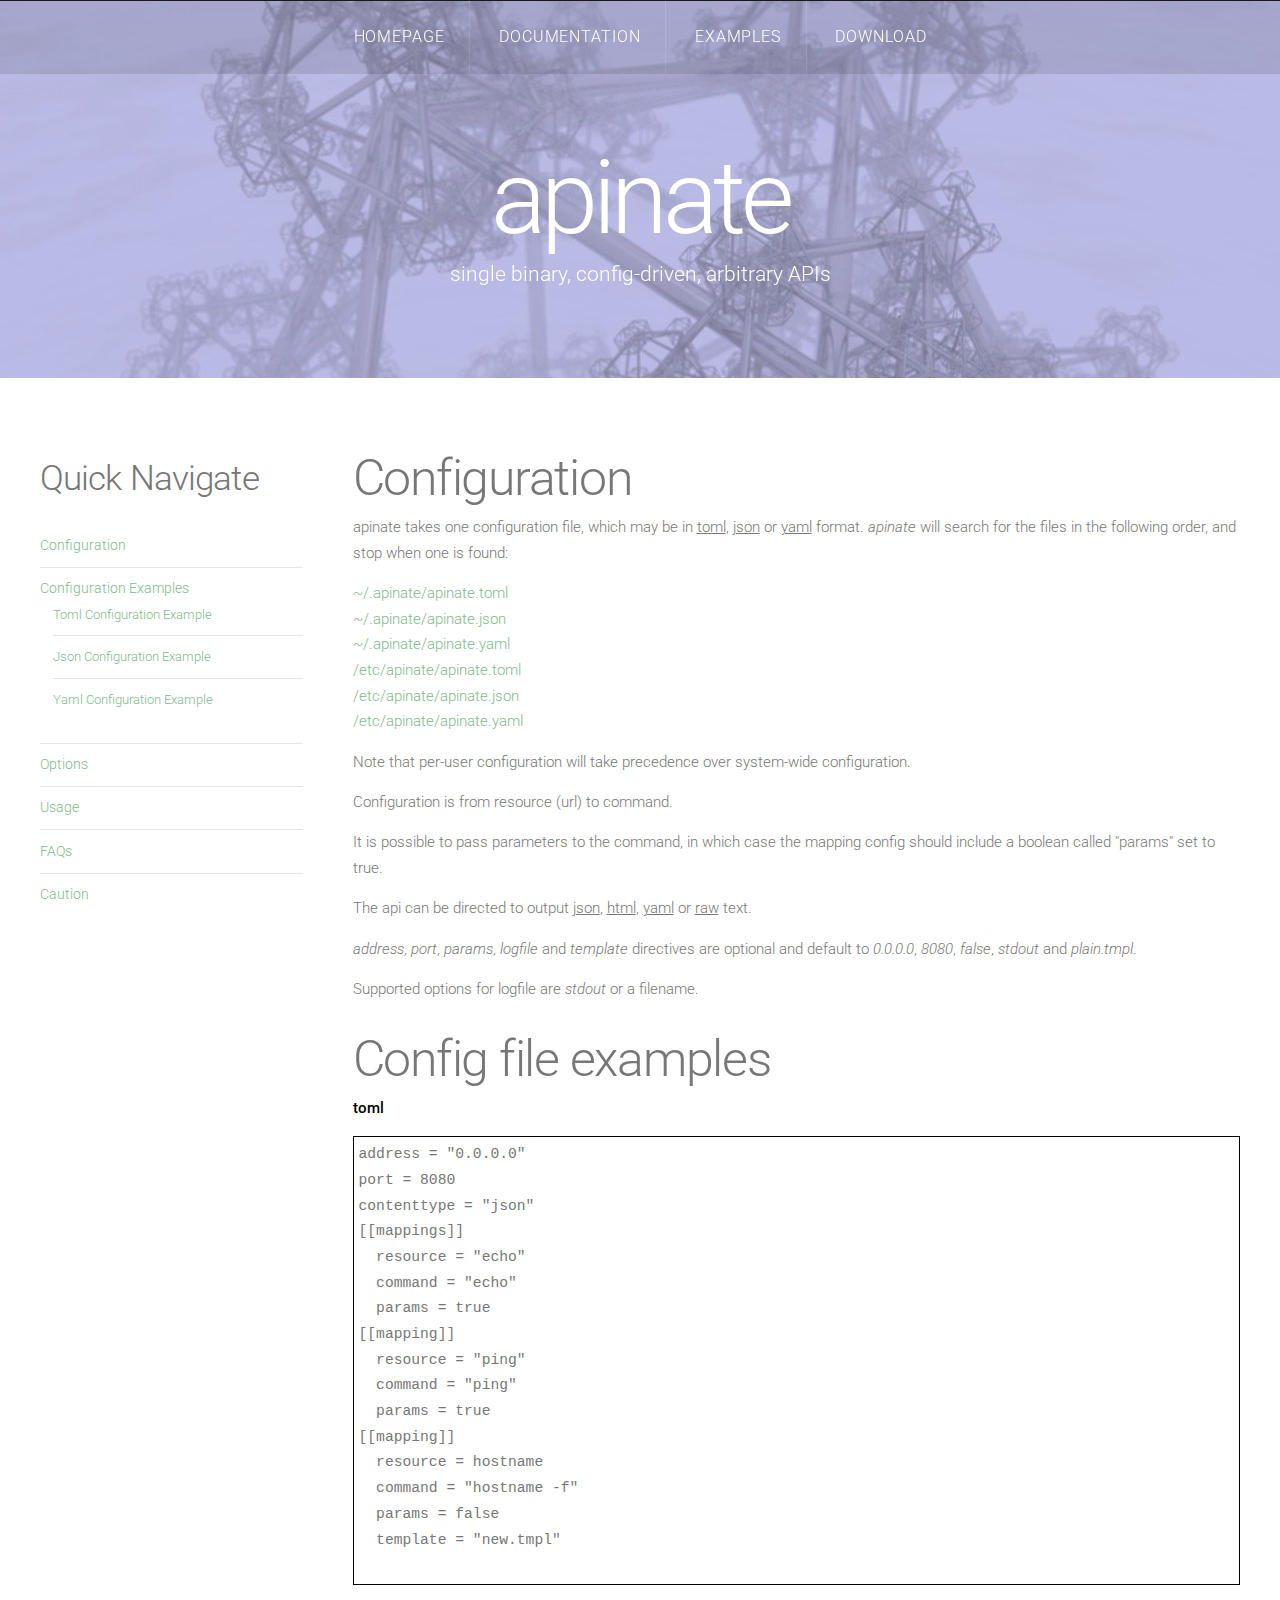
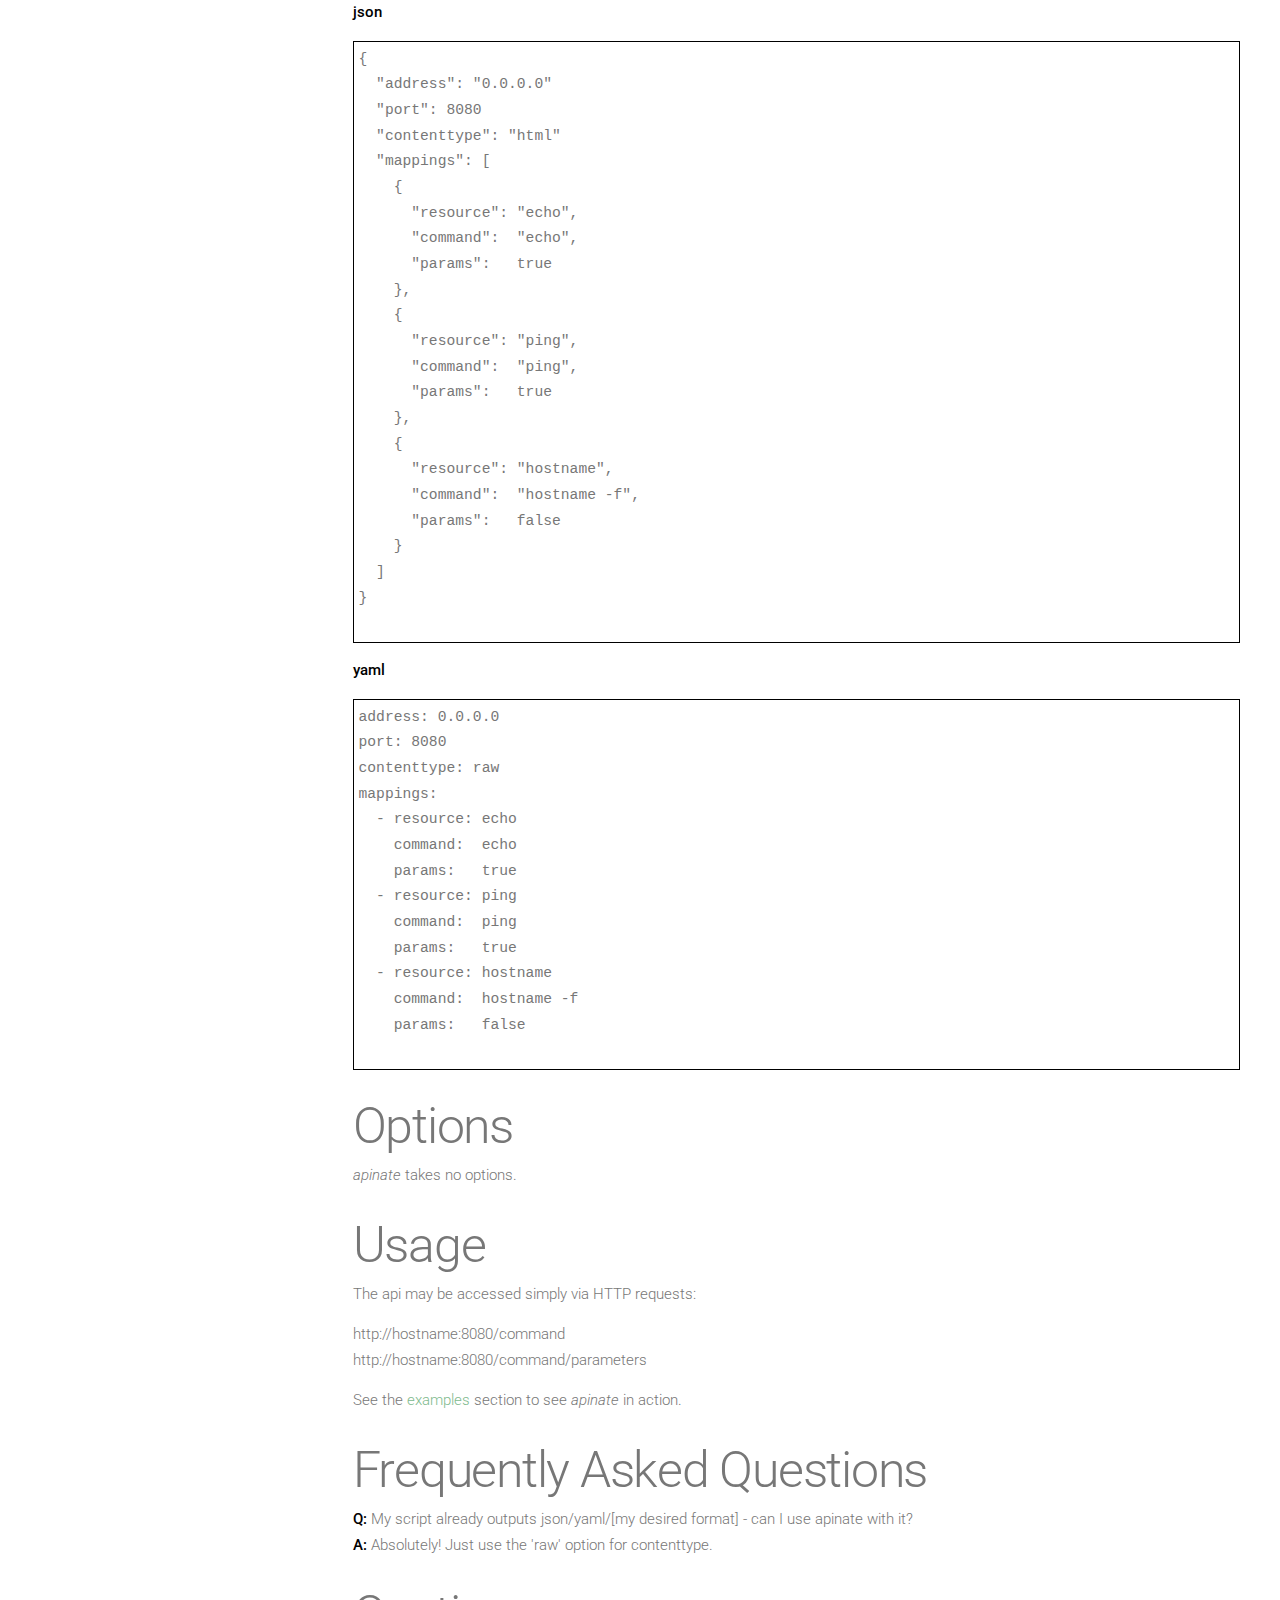
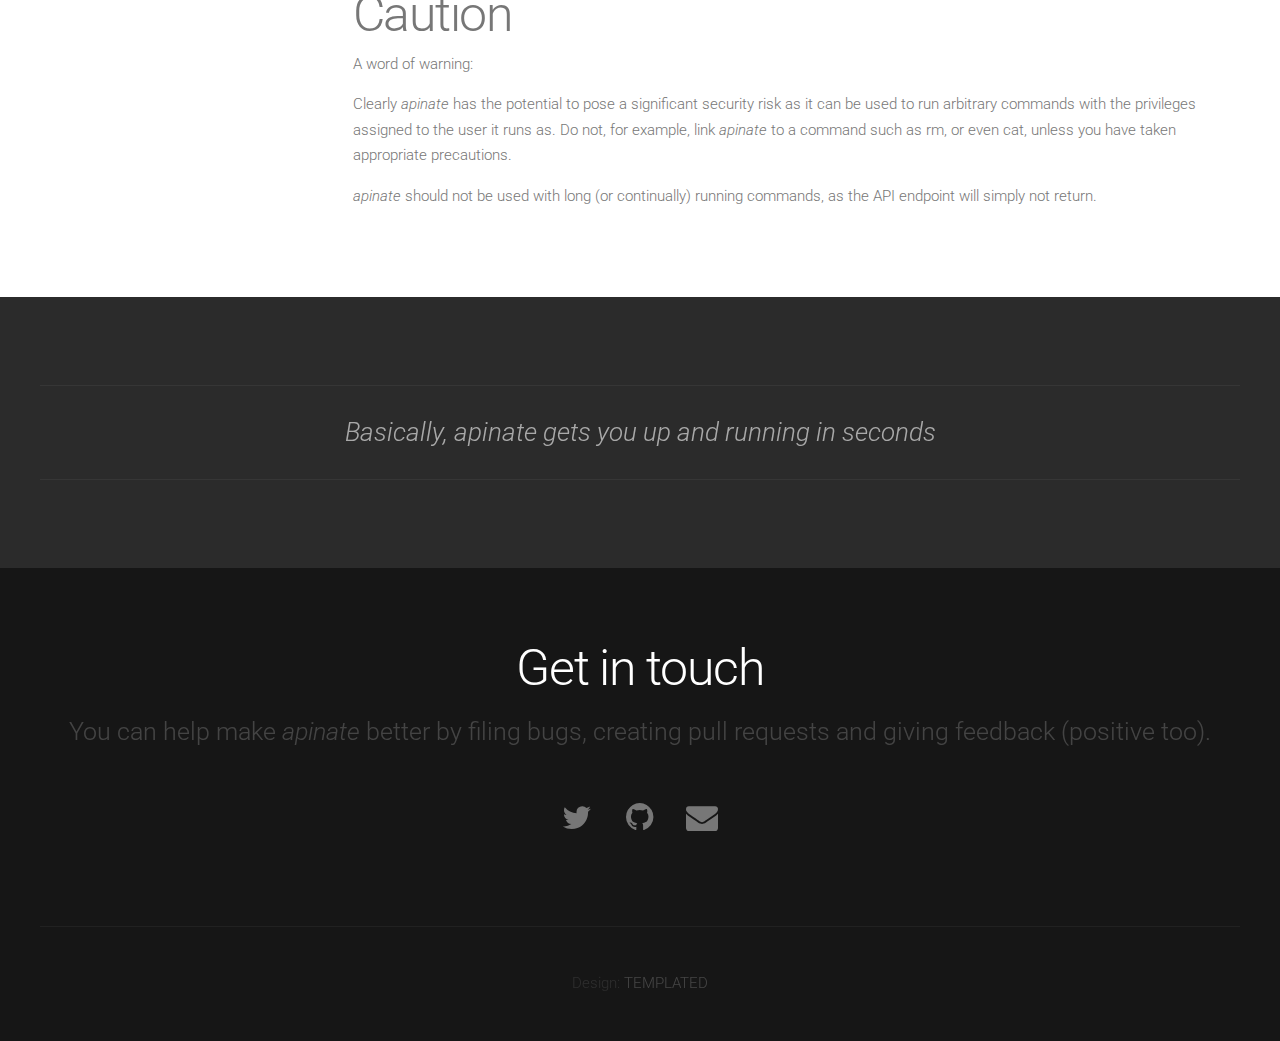
==== commit 8125a72e: "Fixed default behaviour of sending output to stdout" ====
--- a/www/documentation.html
+++ b/www/documentation.html
@@ -98,8 +98,8 @@
           <p>Configuration is from resource (url) to command.</p>
           <p>It is possible to pass parameters to the command, in which case the mapping config should include a boolean called "params" set to true.</p>
           <p>The api can be directed to output <u>json</u>, <u>html</u>, <u>yaml</u> or <u>raw</u> text.</p>
-          <p><em>address</em>, <em>port</em>, <em>params</em>, <em>logfile</em> and <em>template</em> directives are optional and default to <em>0.0.0.0</em>, <em>8080</em>, <em>false</em>, <em>stderr</em> and <em>plain.tmpl</em>.</p>
-          <p>Supported options for logfile are <em>stderr</em> or a filename.</p>
+          <p><em>address</em>, <em>port</em>, <em>params</em>, <em>logfile</em> and <em>template</em> directives are optional and default to <em>0.0.0.0</em>, <em>8080</em>, <em>false</em>, <em>stdout</em> and <em>plain.tmpl</em>.</p>
+          <p>Supported options for logfile are <em>stdout</em> or a filename.</p>
         </section>
         <!-- /Configuration -->
   
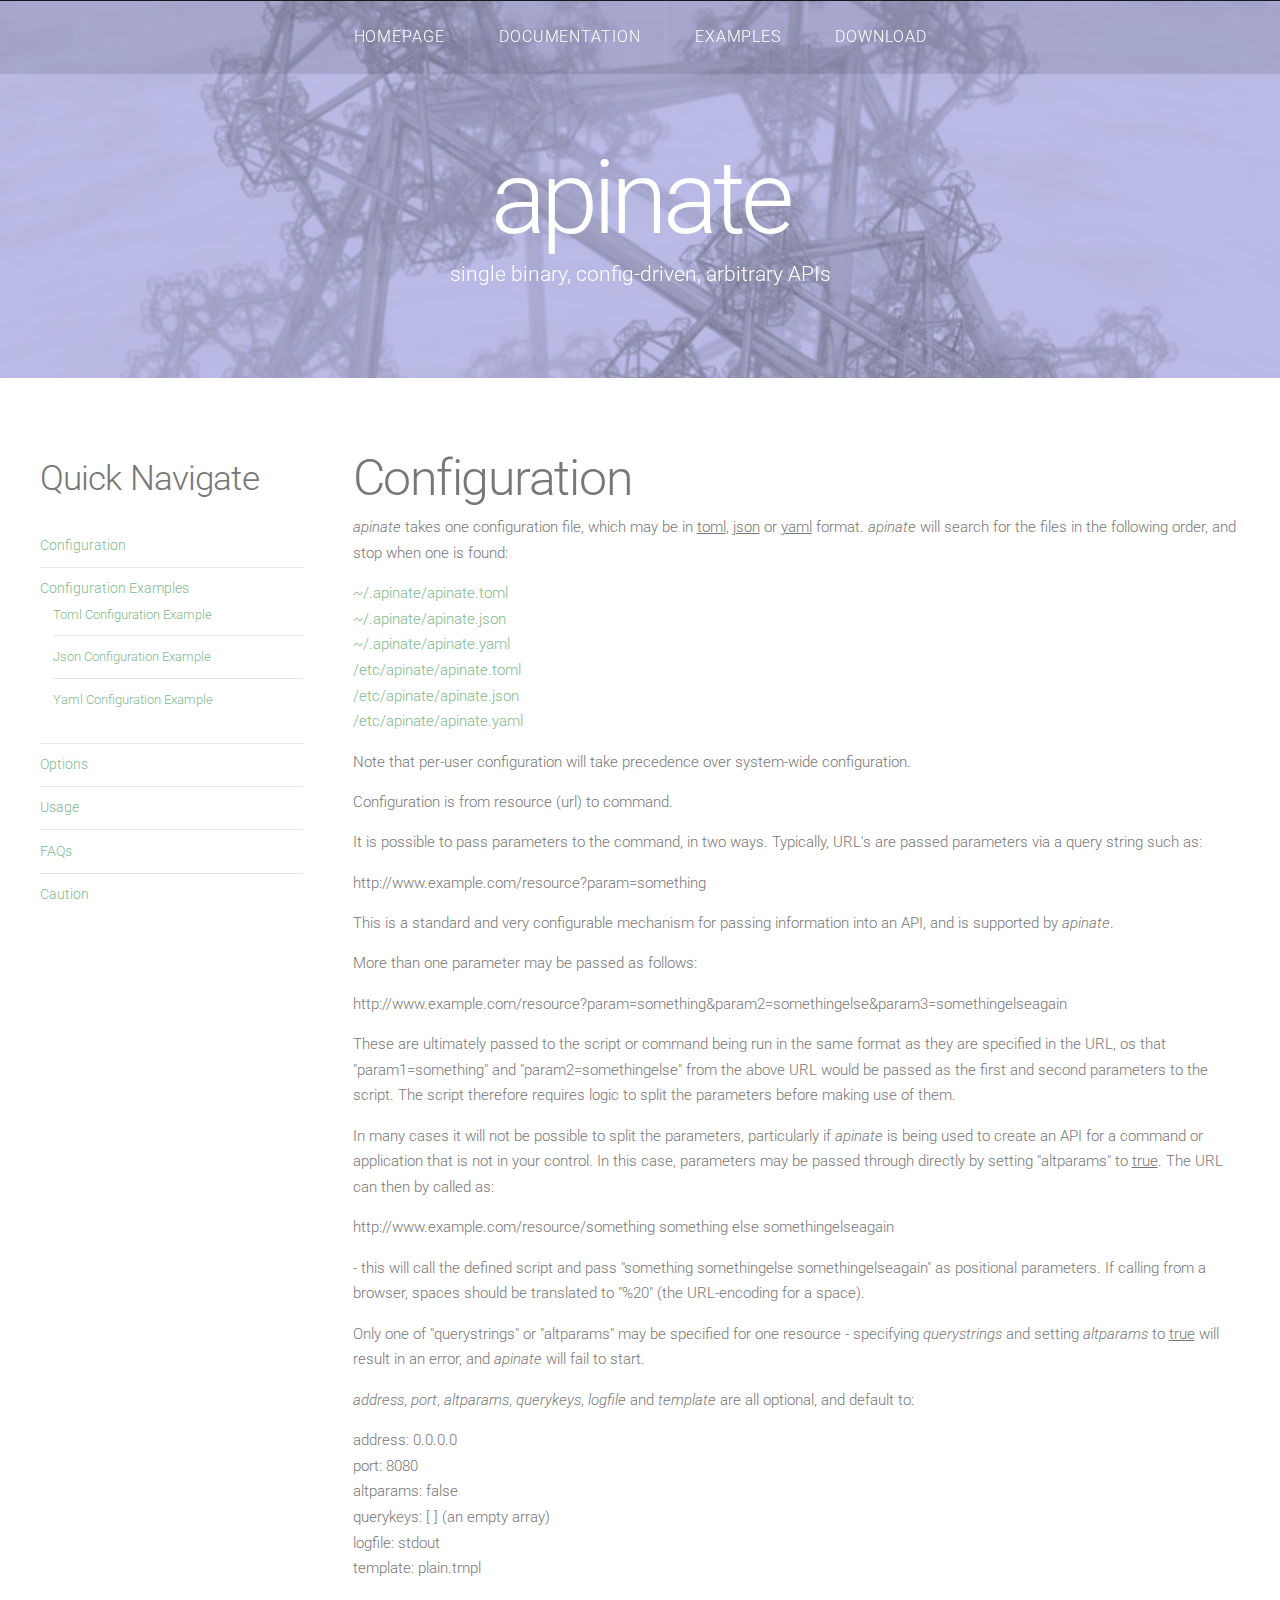
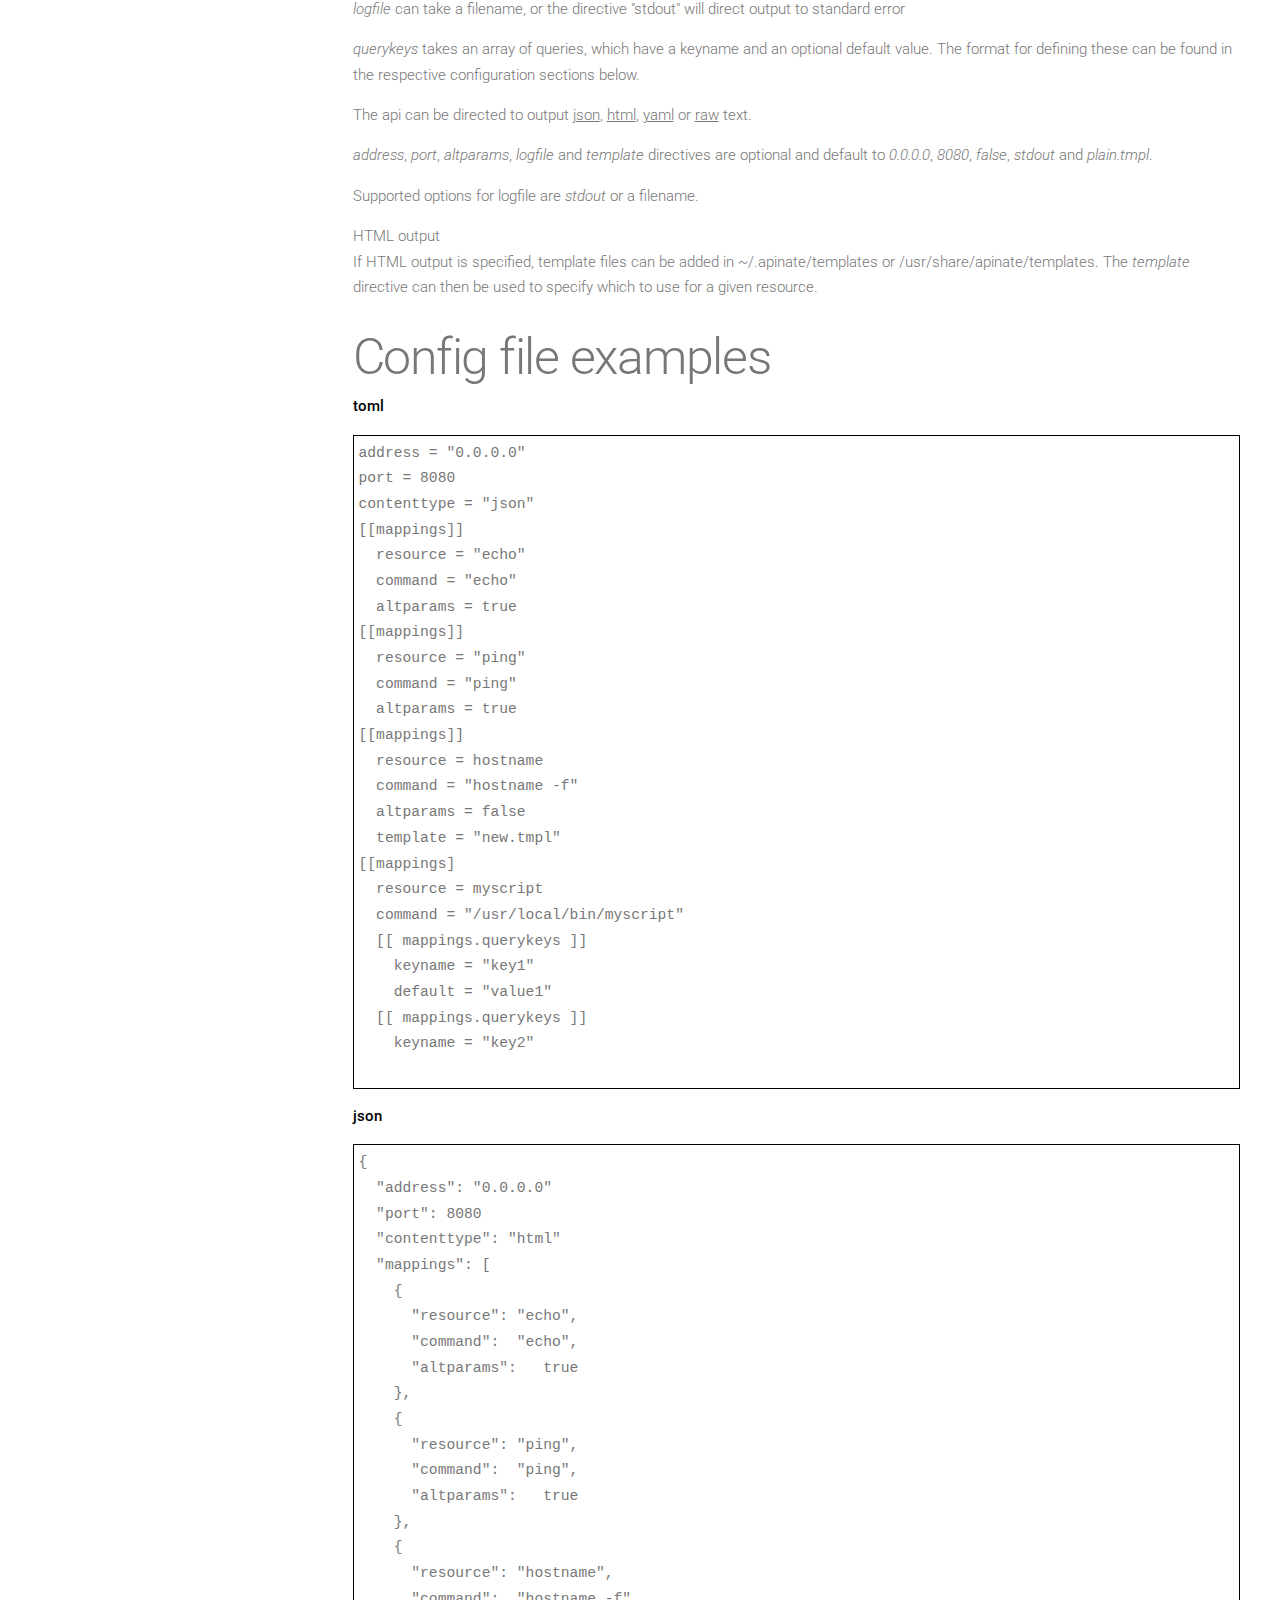
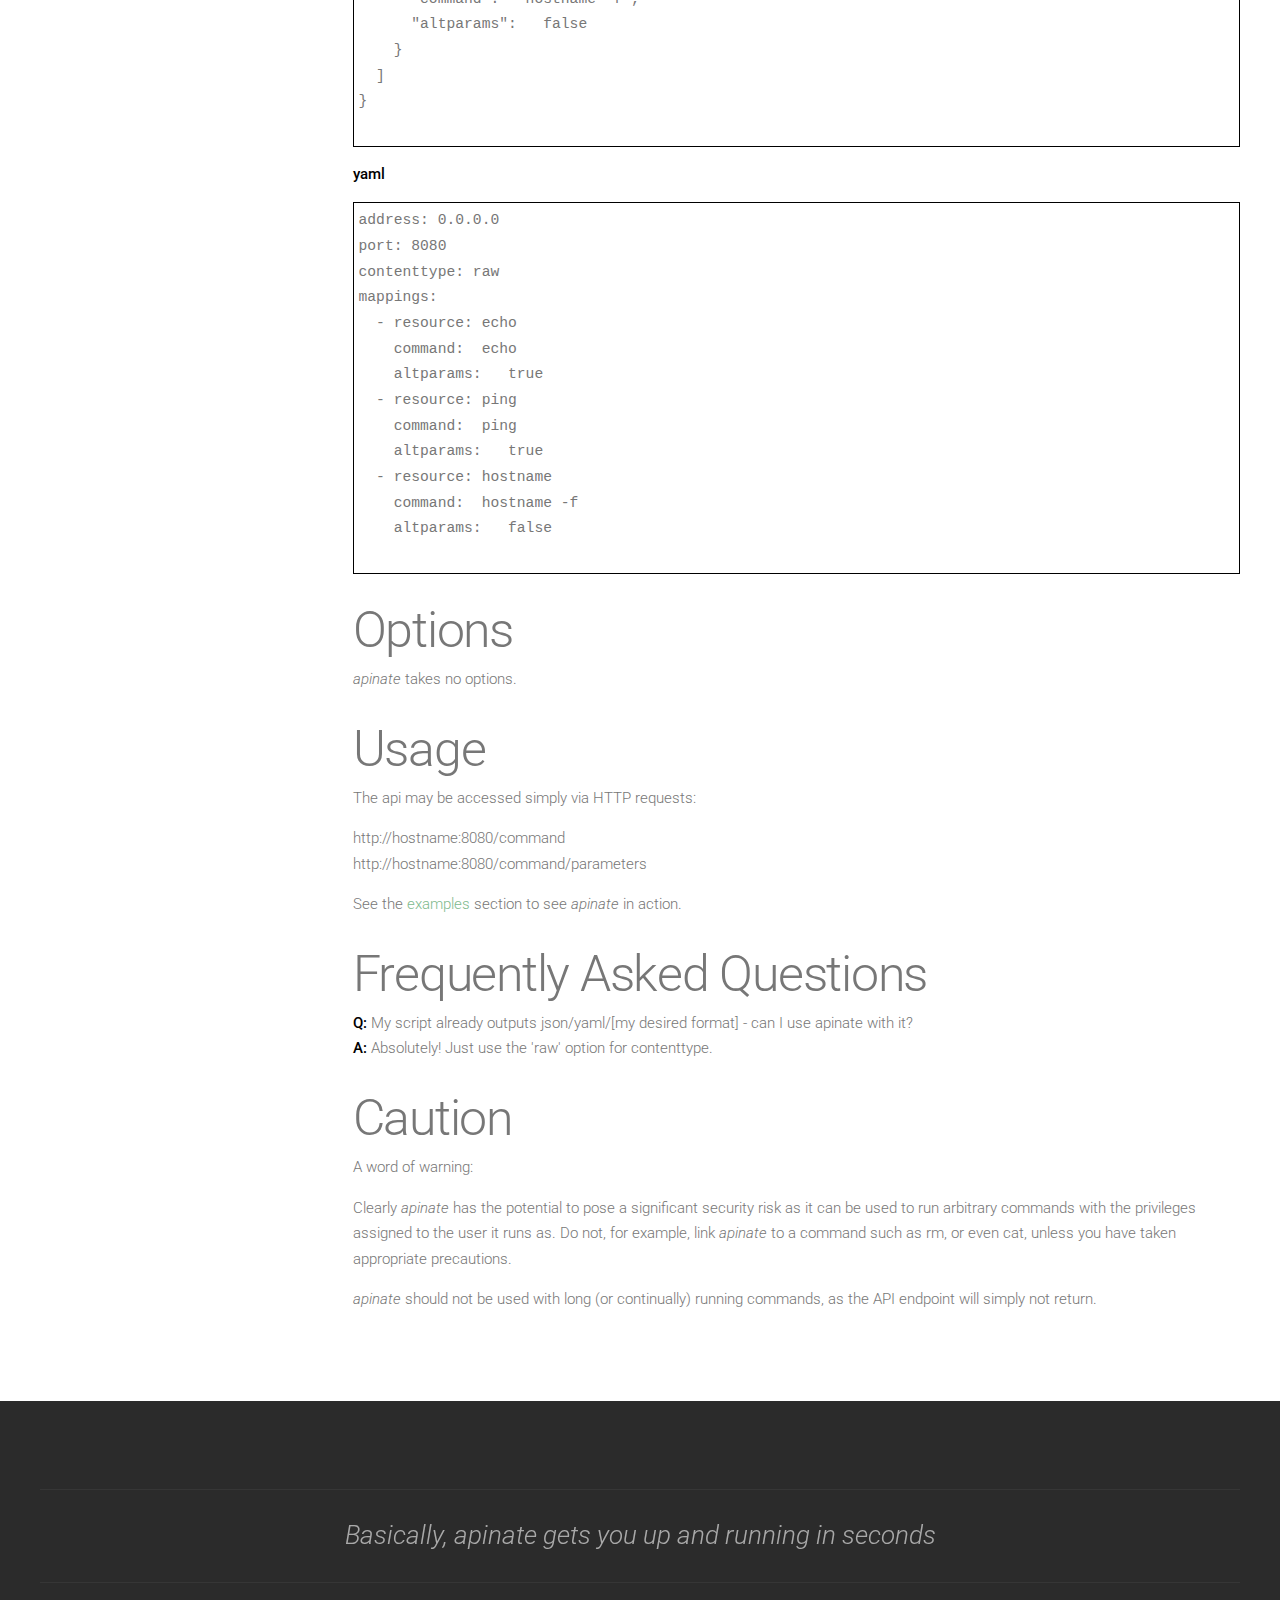
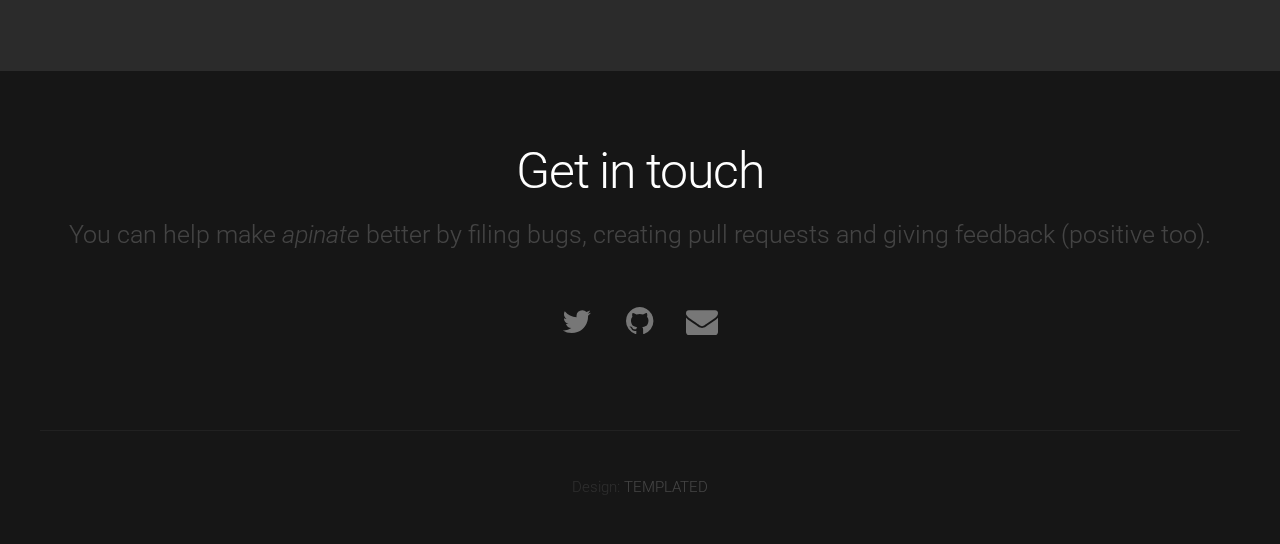
==== commit 3a27f527: "Updated documentation and ensured that apinate will fail if incompatible parameter types are specifi" ====
--- a/www/documentation.html
+++ b/www/documentation.html
@@ -85,7 +85,7 @@
           <header>
             <h2><a id="configuration">Configuration</a></h2>
           </header>
-          <p>apinate  takes  one  configuration  file, which may be in <u>toml</u>, <u>json</u> or <u>yaml</u> format.  <em>apinate</em> will search for the files in the following order, and stop when one is found:
+          <p><em>apinate</em>  takes  one  configuration  file, which may be in <u>toml</u>, <u>json</u> or <u>yaml</u> format.  <em>apinate</em> will search for the files in the following order, and stop when one is found:
           <ul>
             <li><a href="#tomlconfig">~/.apinate/apinate.toml</a></li>
             <li><a href="#jsonconfig">~/.apinate/apinate.json</a></li>
@@ -96,10 +96,33 @@
           </ul>
           <p>Note that per-user configuration will take precedence over system-wide configuration.</p>
           <p>Configuration is from resource (url) to command.</p>
-          <p>It is possible to pass parameters to the command, in which case the mapping config should include a boolean called "params" set to true.</p>
+          <p>It is possible to pass parameters to the command, in two ways.  Typically, URL's are passed parameters via a query string such as:</p>
+          <p>http://www.example.com/resource?param=something</p>
+          <p>This is a standard and very configurable mechanism for passing information into an API, and is supported by <em>apinate</em>.</p>
+          <p>More than one parameter may be passed as follows:</p>
+          <p>http://www.example.com/resource?param=something&amp;param2=somethingelse&amp;param3=somethingelseagain</p>
+          <p>These are ultimately passed to the script or command being run in the same format as they are specified in the URL, os that "param1=something" and "param2=somethingelse" from the above URL would be passed as the first and second parameters to the script.  The script therefore requires logic to split the parameters before making use of them.</p>
+          <p>In many cases it will not be possible to split the parameters, particularly if <em>apinate</em> is being used to create an API for a command or application that is not in your control.  In this case, parameters may be passed through directly by setting "altparams" to <u>true</u>.  The URL can then by called as:</p>
+          <p>http://www.example.com/resource/something something else somethingelseagain</p>
+          <p> - this will call the defined script and pass "something somethingelse somethingelseagain" as positional parameters.  If calling from a browser, spaces should be translated to "%20" (the URL-encoding for a space).</p>
+          <p>Only one of "querystrings" or "altparams" may be specified for one resource - specifying <em>querystrings</em> and setting <em>altparams</em> to <u>true</u> will result in an error, and <em>apinate</em> will fail to start.</p>
+          <p><em>address</em>, <em>port</em>, <em>altparams</em>, <em>querykeys</em>, <em>logfile</em> and <em>template</em> are all optional, and default to:</p>
+          <ul><li>address: 0.0.0.0</li>
+            <li>port: 8080</li>
+            <li>altparams: false</li>
+            <li>querykeys: [ ] (an empty array)</li>
+            <li>logfile: stdout</li>
+            <li>template: plain.tmpl</li>
+          </ul>
+          <p><em>logfile</em> can take a filename, or the directive "stdout" will direct output to standard error</p>
+          <p><em>querykeys</em> takes an array of queries, which have a keyname and an optional default value.  The format for defining these can be found in the respective configuration sections below.</p>
+          
           <p>The api can be directed to output <u>json</u>, <u>html</u>, <u>yaml</u> or <u>raw</u> text.</p>
-          <p><em>address</em>, <em>port</em>, <em>params</em>, <em>logfile</em> and <em>template</em> directives are optional and default to <em>0.0.0.0</em>, <em>8080</em>, <em>false</em>, <em>stdout</em> and <em>plain.tmpl</em>.</p>
+          <p><em>address</em>, <em>port</em>, <em>altparams</em>, <em>logfile</em> and <em>template</em> directives are optional and default to <em>0.0.0.0</em>, <em>8080</em>, <em>false</em>, <em>stdout</em> and <em>plain.tmpl</em>.</p>
           <p>Supported options for logfile are <em>stdout</em> or a filename.</p>
+
+          <h3>HTML output</h3>
+          <p>If HTML output is specified, template files can be added in ~/.apinate/templates or /usr/share/apinate/templates.  The <em>template</em> directive can then be used to specify which to use for a given resource.</p>
         </section>
         <!-- /Configuration -->
   
@@ -116,16 +139,24 @@
 [[mappings]]
   resource = "echo"
   command = "echo"
-  params = true
-[[mapping]]
+  altparams = true
+[[mappings]]
   resource = "ping"
   command = "ping"
-  params = true
-[[mapping]]
+  altparams = true
+[[mappings]]
   resource = hostname
   command = "hostname -f"
-  params = false
+  altparams = false
   template = "new.tmpl"
+[[mappings]
+  resource = myscript
+  command = "/usr/local/bin/myscript"
+  [[ mappings.querykeys ]]
+    keyname = "key1"
+    default = "value1"
+  [[ mappings.querykeys ]]
+    keyname = "key2"
             </pre>
             <a id="jsonconfig"><b>json</b></a>
             <pre style="font-family: monospace" class="boxed">
@@ -137,17 +168,17 @@
     {
       "resource": "echo",
       "command":  "echo",
-      "params":   true
+      "altparams":   true
     },
     {
       "resource": "ping",
       "command":  "ping",
-      "params":   true
+      "altparams":   true
     },
     {
       "resource": "hostname",
       "command":  "hostname -f",
-      "params":   false
+      "altparams":   false
     }
   ]
 }
@@ -160,13 +191,13 @@
 mappings:
   - resource: echo
     command:  echo
-    params:   true
+    altparams:   true
   - resource: ping
     command:  ping
-    params:   true
+    altparams:   true
   - resource: hostname
     command:  hostname -f
-    params:   false
+    altparams:   false
             </pre>
           </section>
           <!-- /Config examples -->
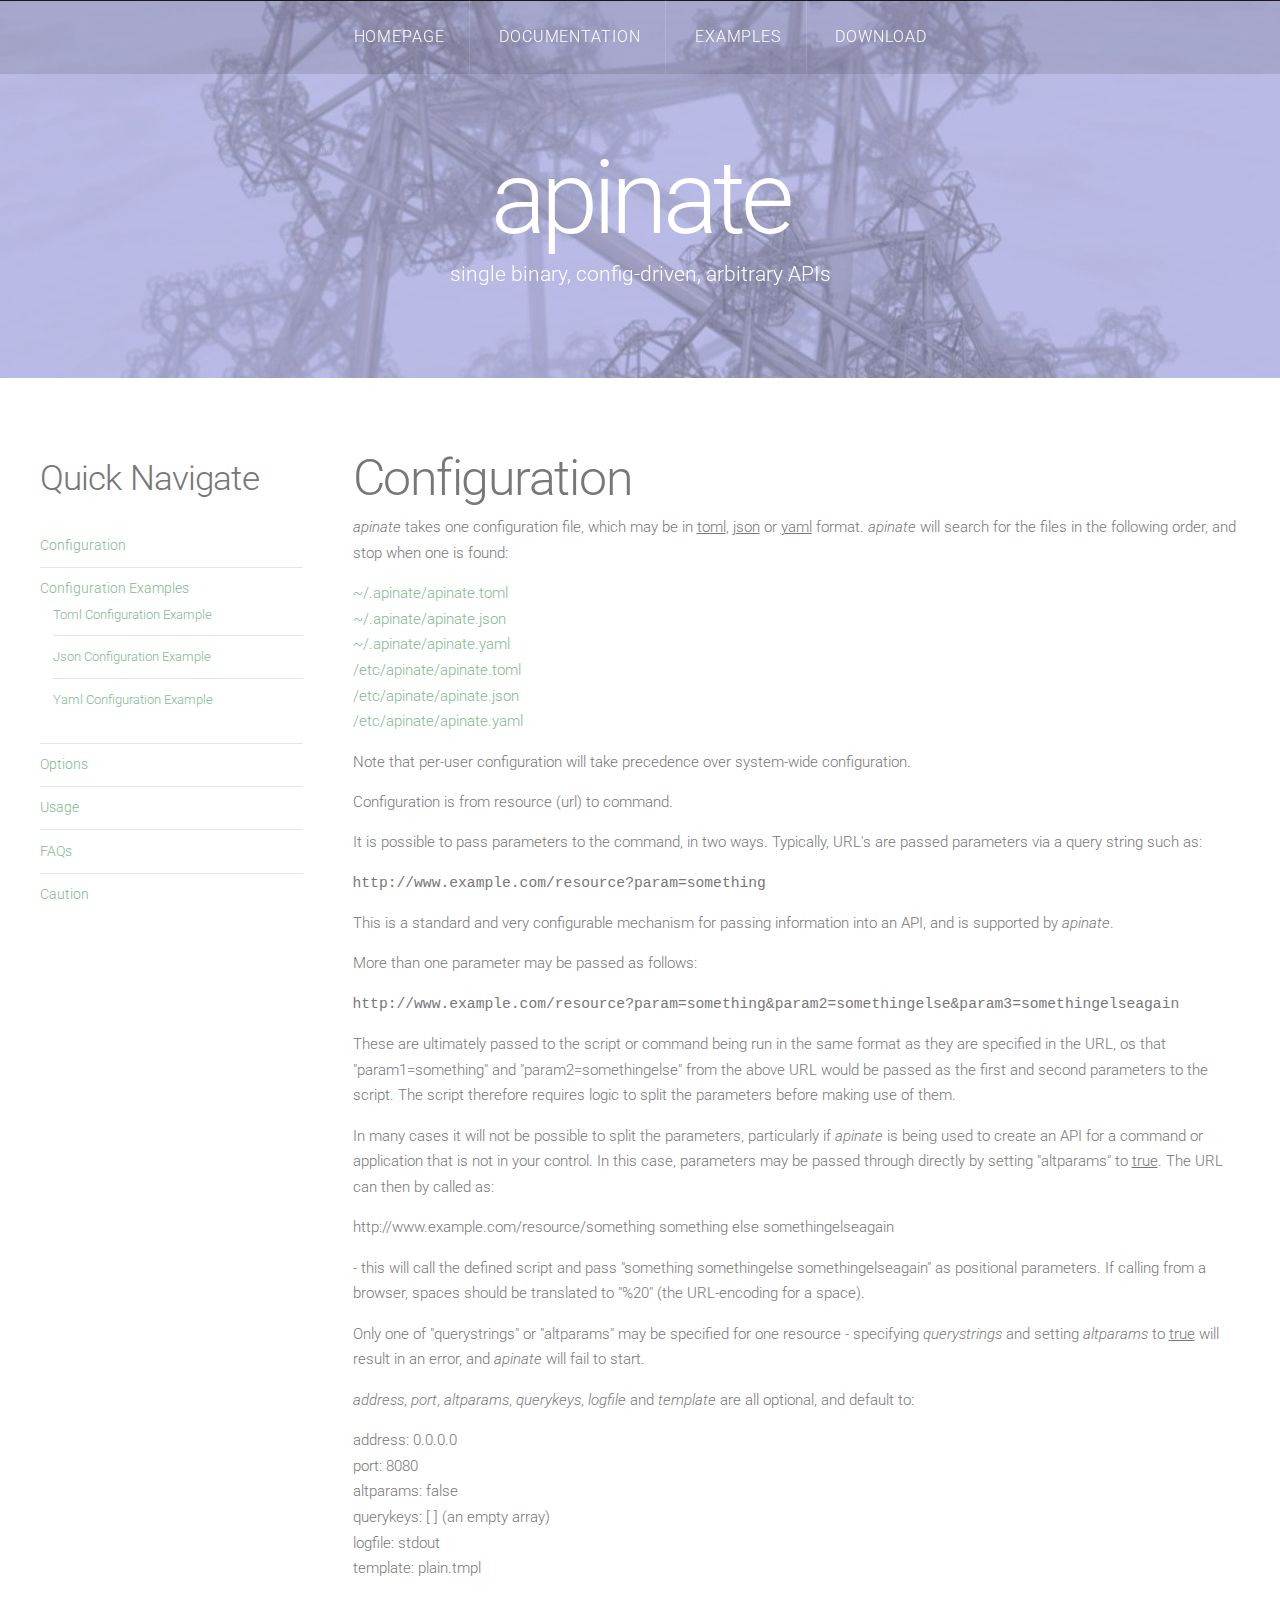
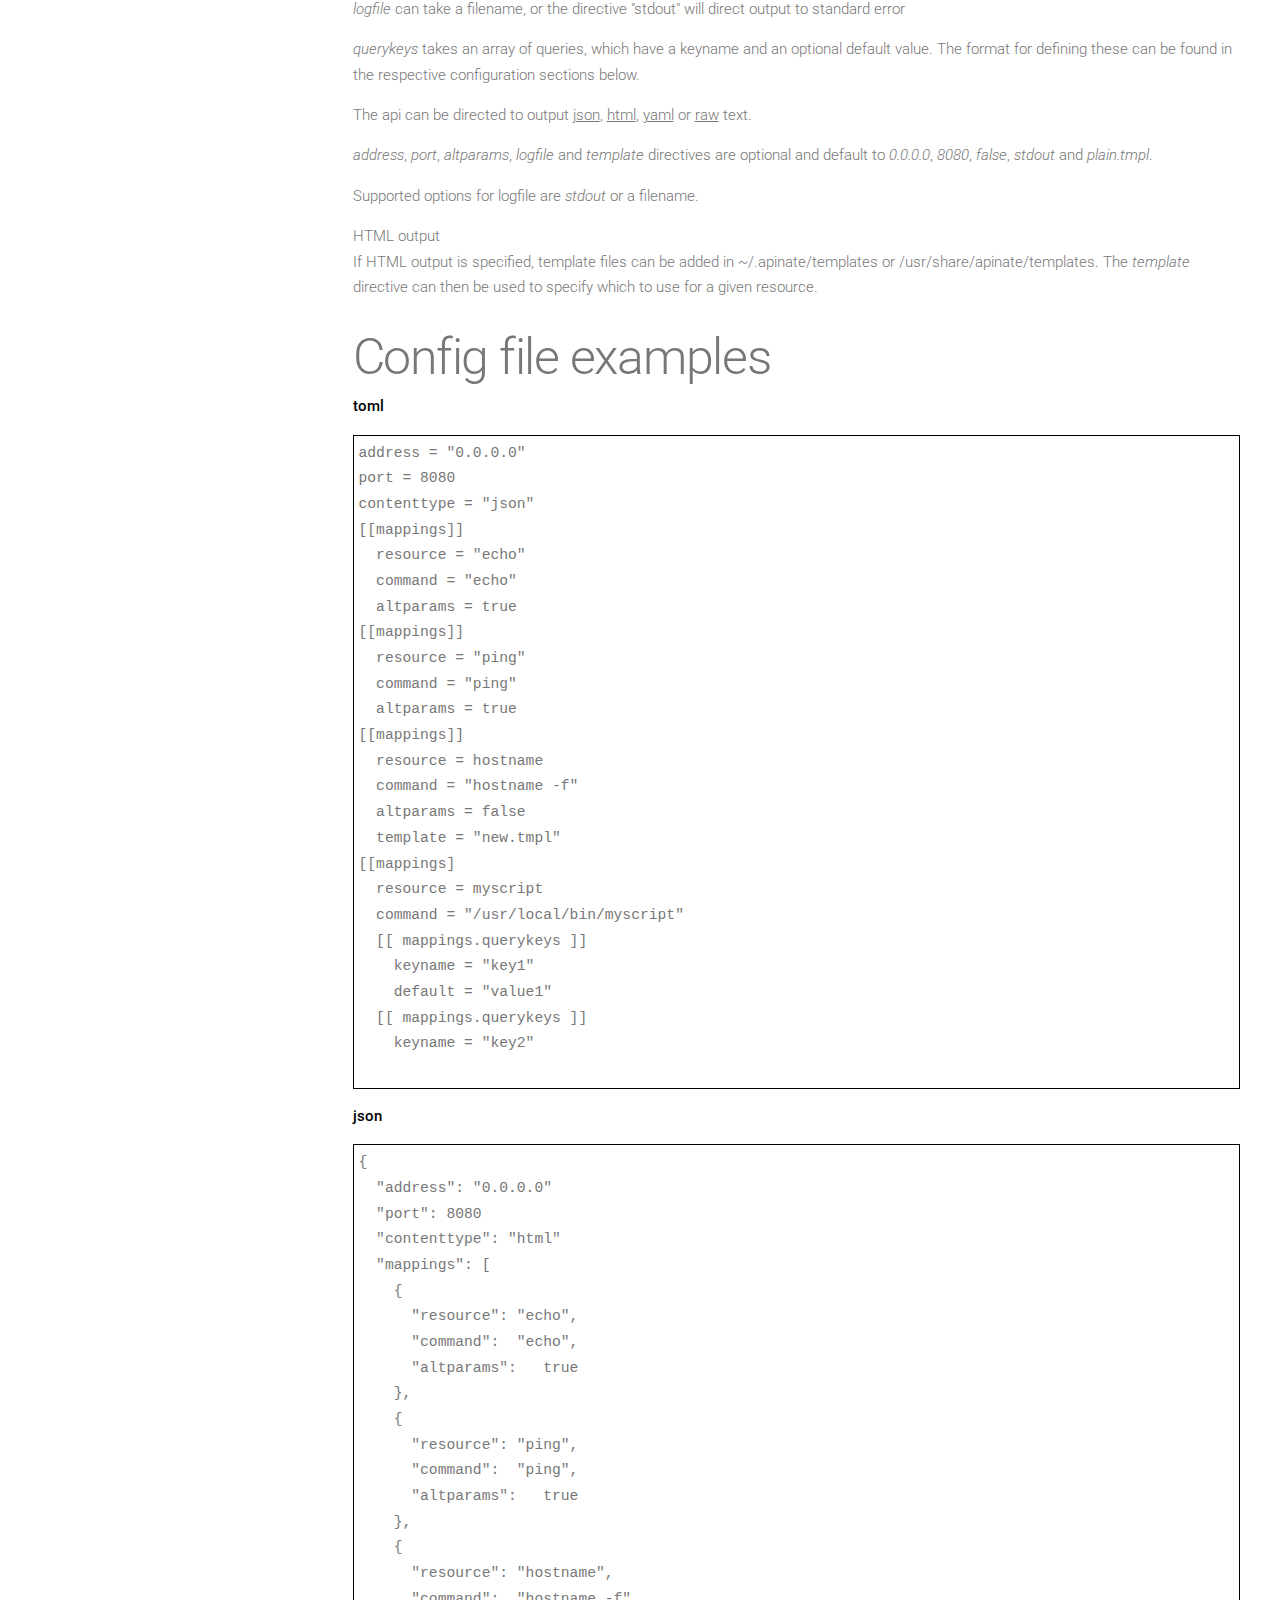
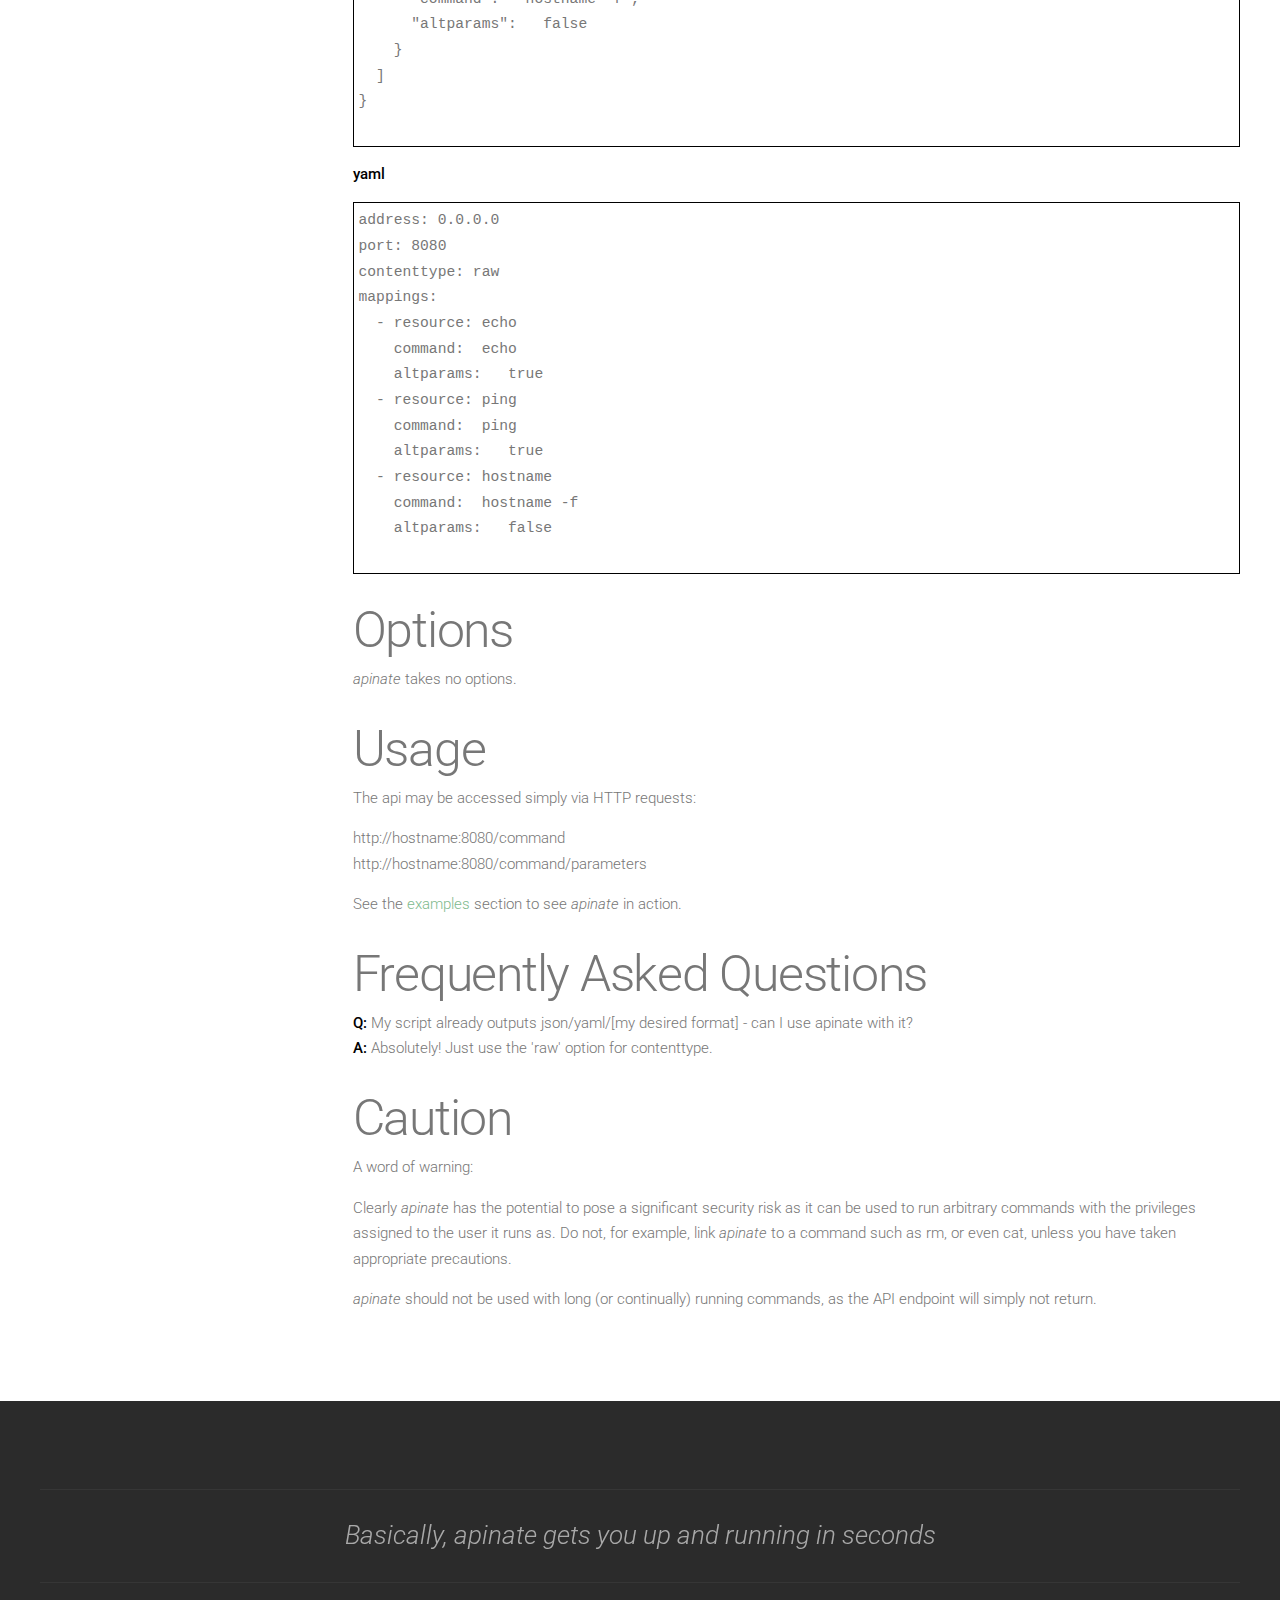
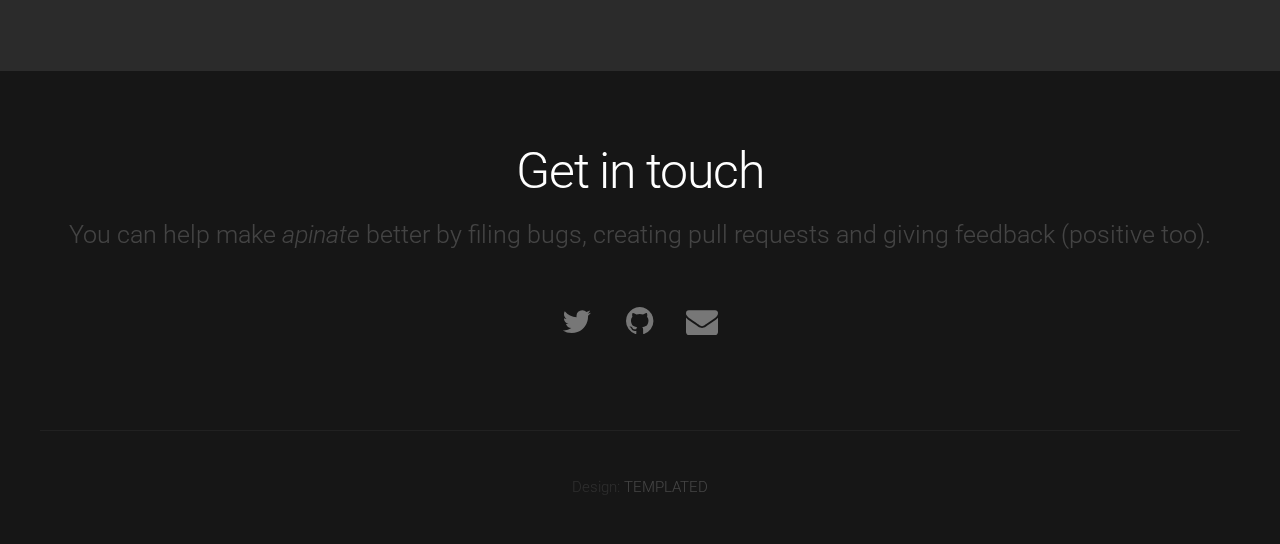
==== commit 79951d2e: "Updated examples, improved error handling in some return formats" ====
--- a/www/documentation.html
+++ b/www/documentation.html
@@ -97,10 +97,10 @@
           <p>Note that per-user configuration will take precedence over system-wide configuration.</p>
           <p>Configuration is from resource (url) to command.</p>
           <p>It is possible to pass parameters to the command, in two ways.  Typically, URL's are passed parameters via a query string such as:</p>
-          <p>http://www.example.com/resource?param=something</p>
+          <p style="font-family: monospace">http://www.example.com/resource?param=something</p>
           <p>This is a standard and very configurable mechanism for passing information into an API, and is supported by <em>apinate</em>.</p>
           <p>More than one parameter may be passed as follows:</p>
-          <p>http://www.example.com/resource?param=something&amp;param2=somethingelse&amp;param3=somethingelseagain</p>
+          <p style="font-family: monospace">http://www.example.com/resource?param=something&amp;param2=somethingelse&amp;param3=somethingelseagain</p>
           <p>These are ultimately passed to the script or command being run in the same format as they are specified in the URL, os that "param1=something" and "param2=somethingelse" from the above URL would be passed as the first and second parameters to the script.  The script therefore requires logic to split the parameters before making use of them.</p>
           <p>In many cases it will not be possible to split the parameters, particularly if <em>apinate</em> is being used to create an API for a command or application that is not in your control.  In this case, parameters may be passed through directly by setting "altparams" to <u>true</u>.  The URL can then by called as:</p>
           <p>http://www.example.com/resource/something something else somethingelseagain</p>
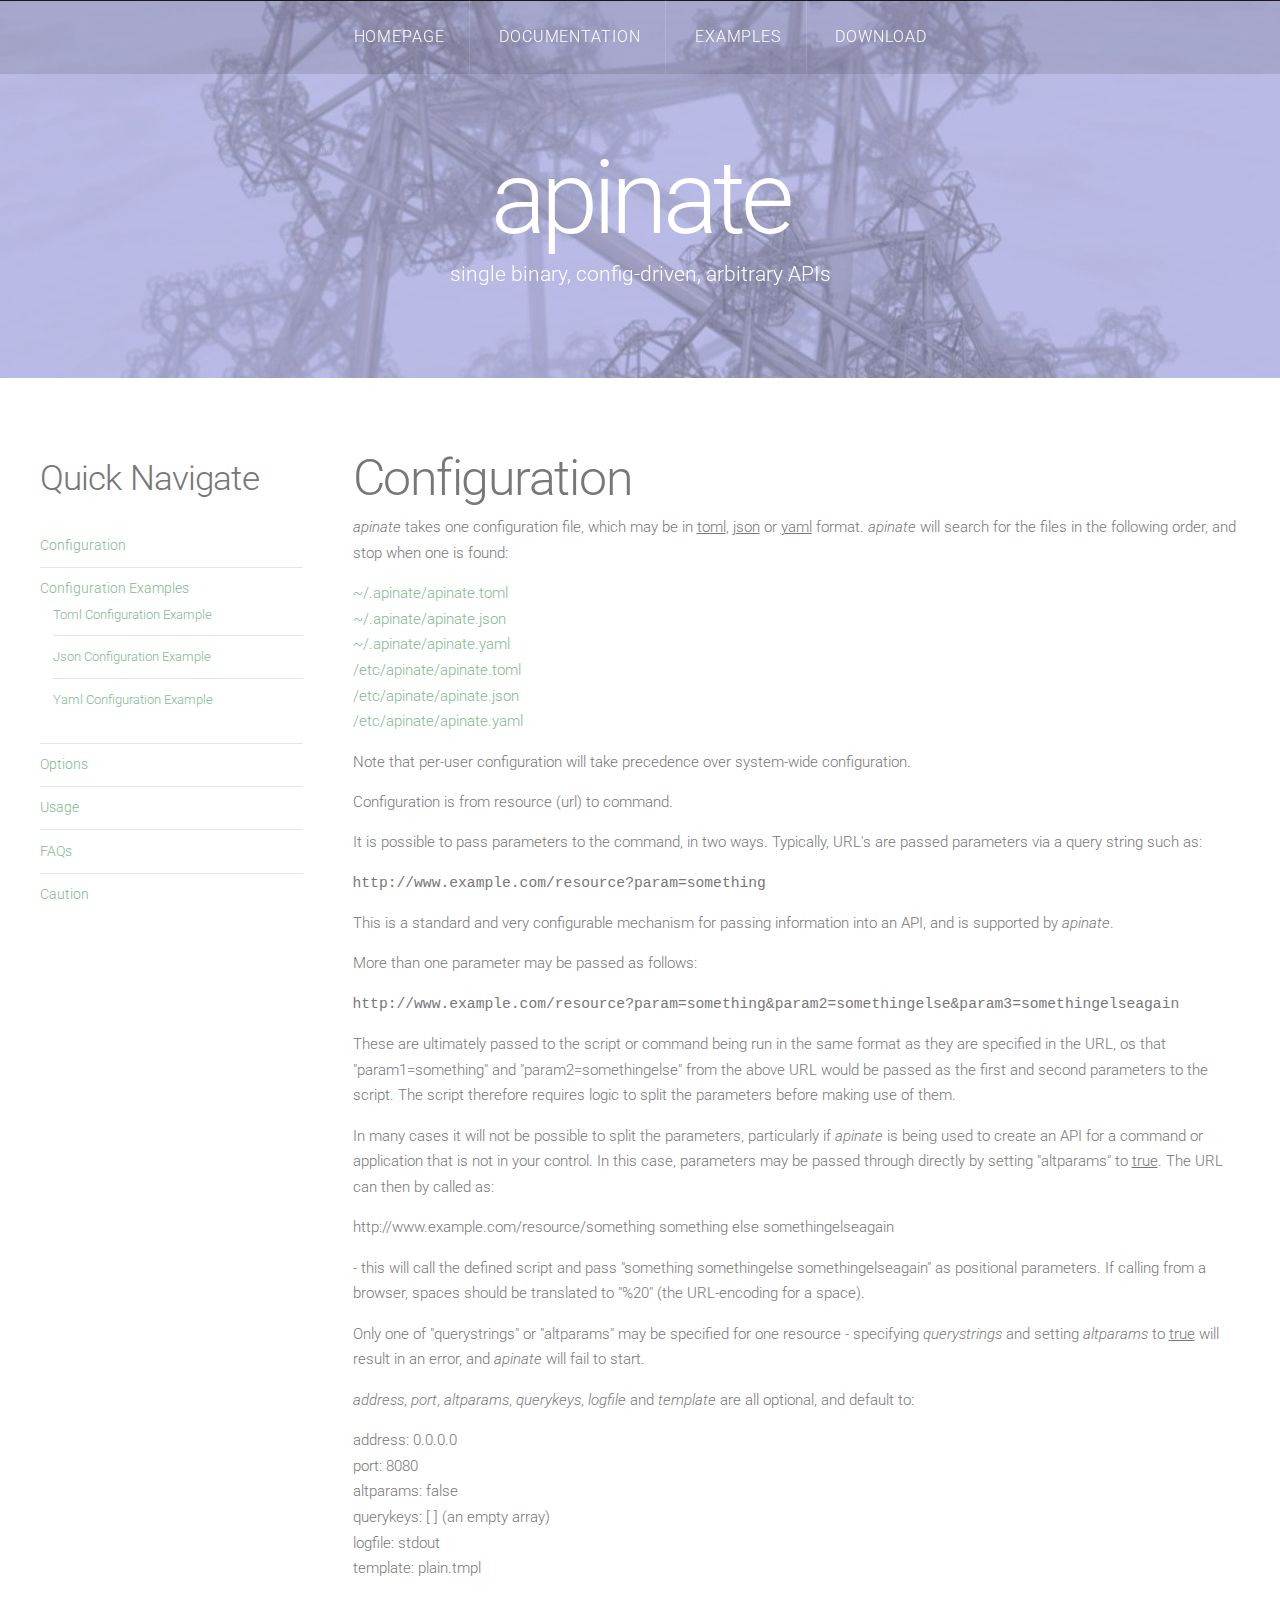
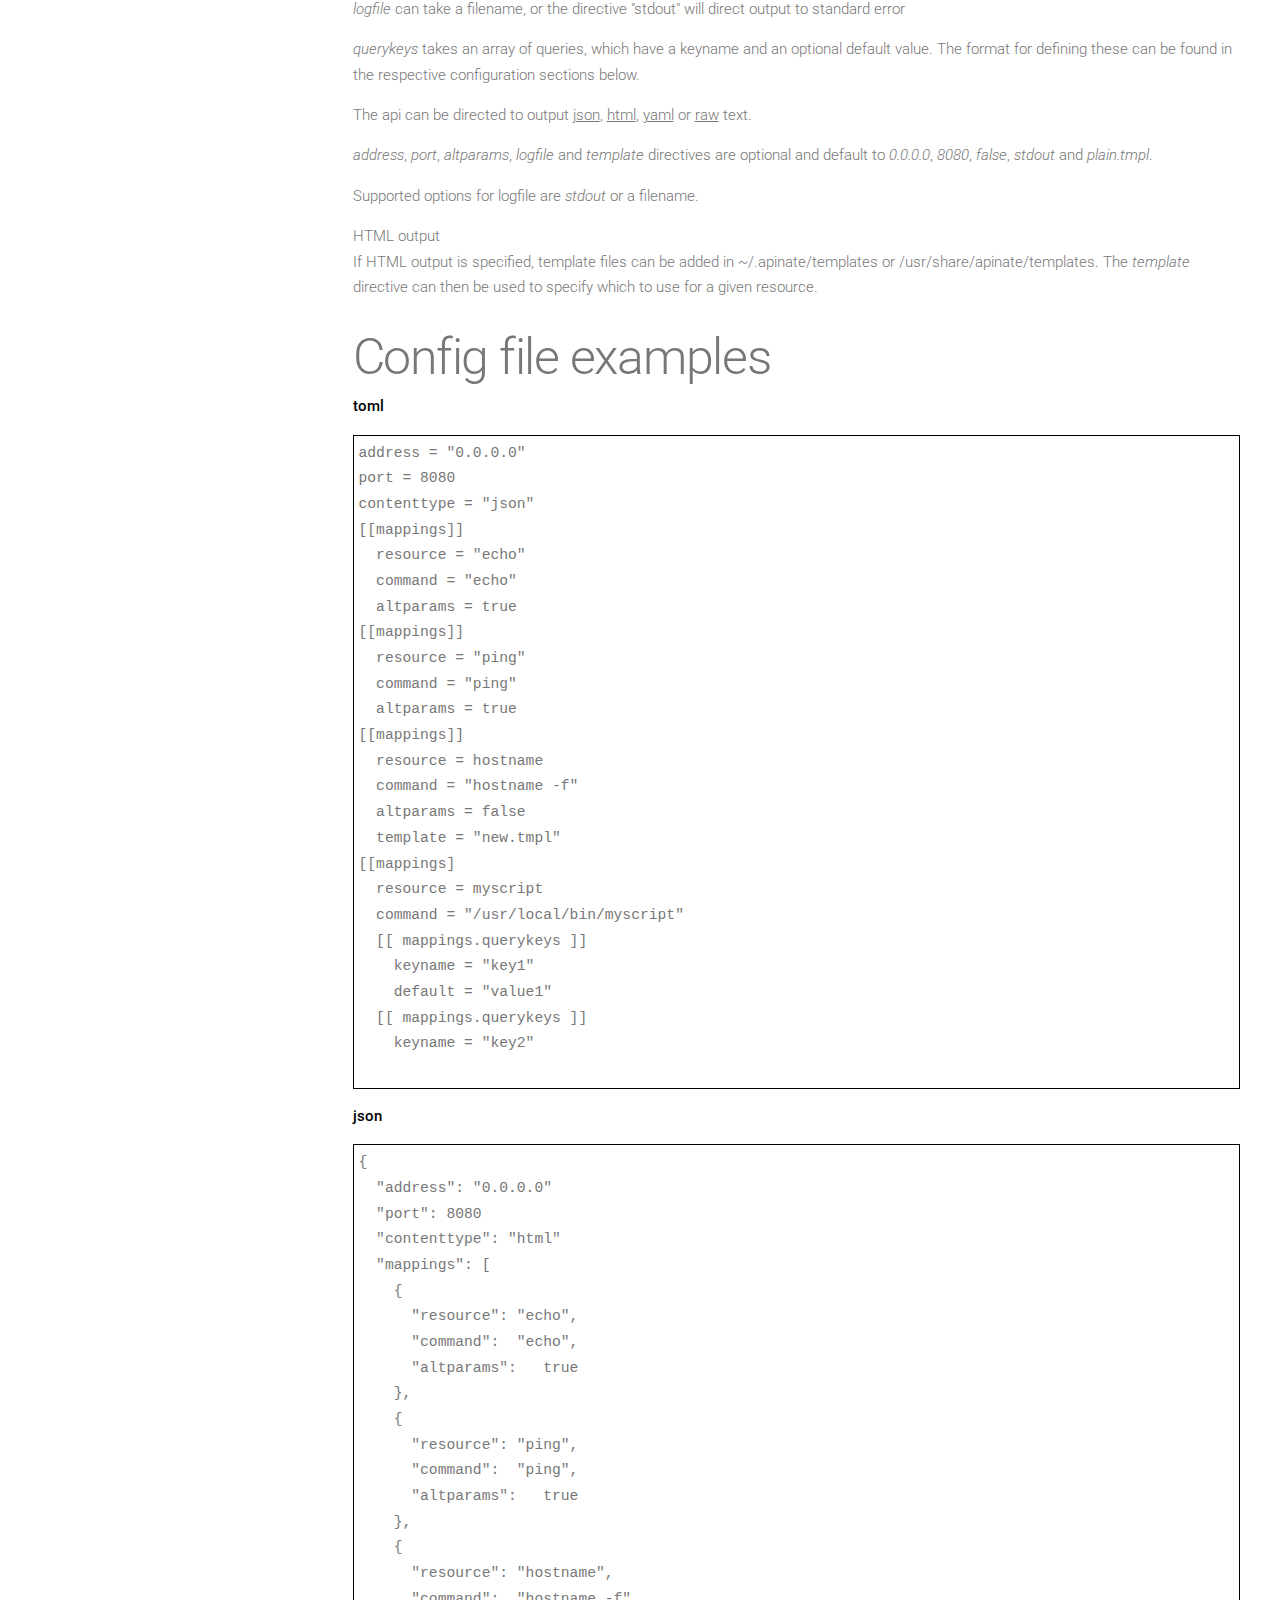
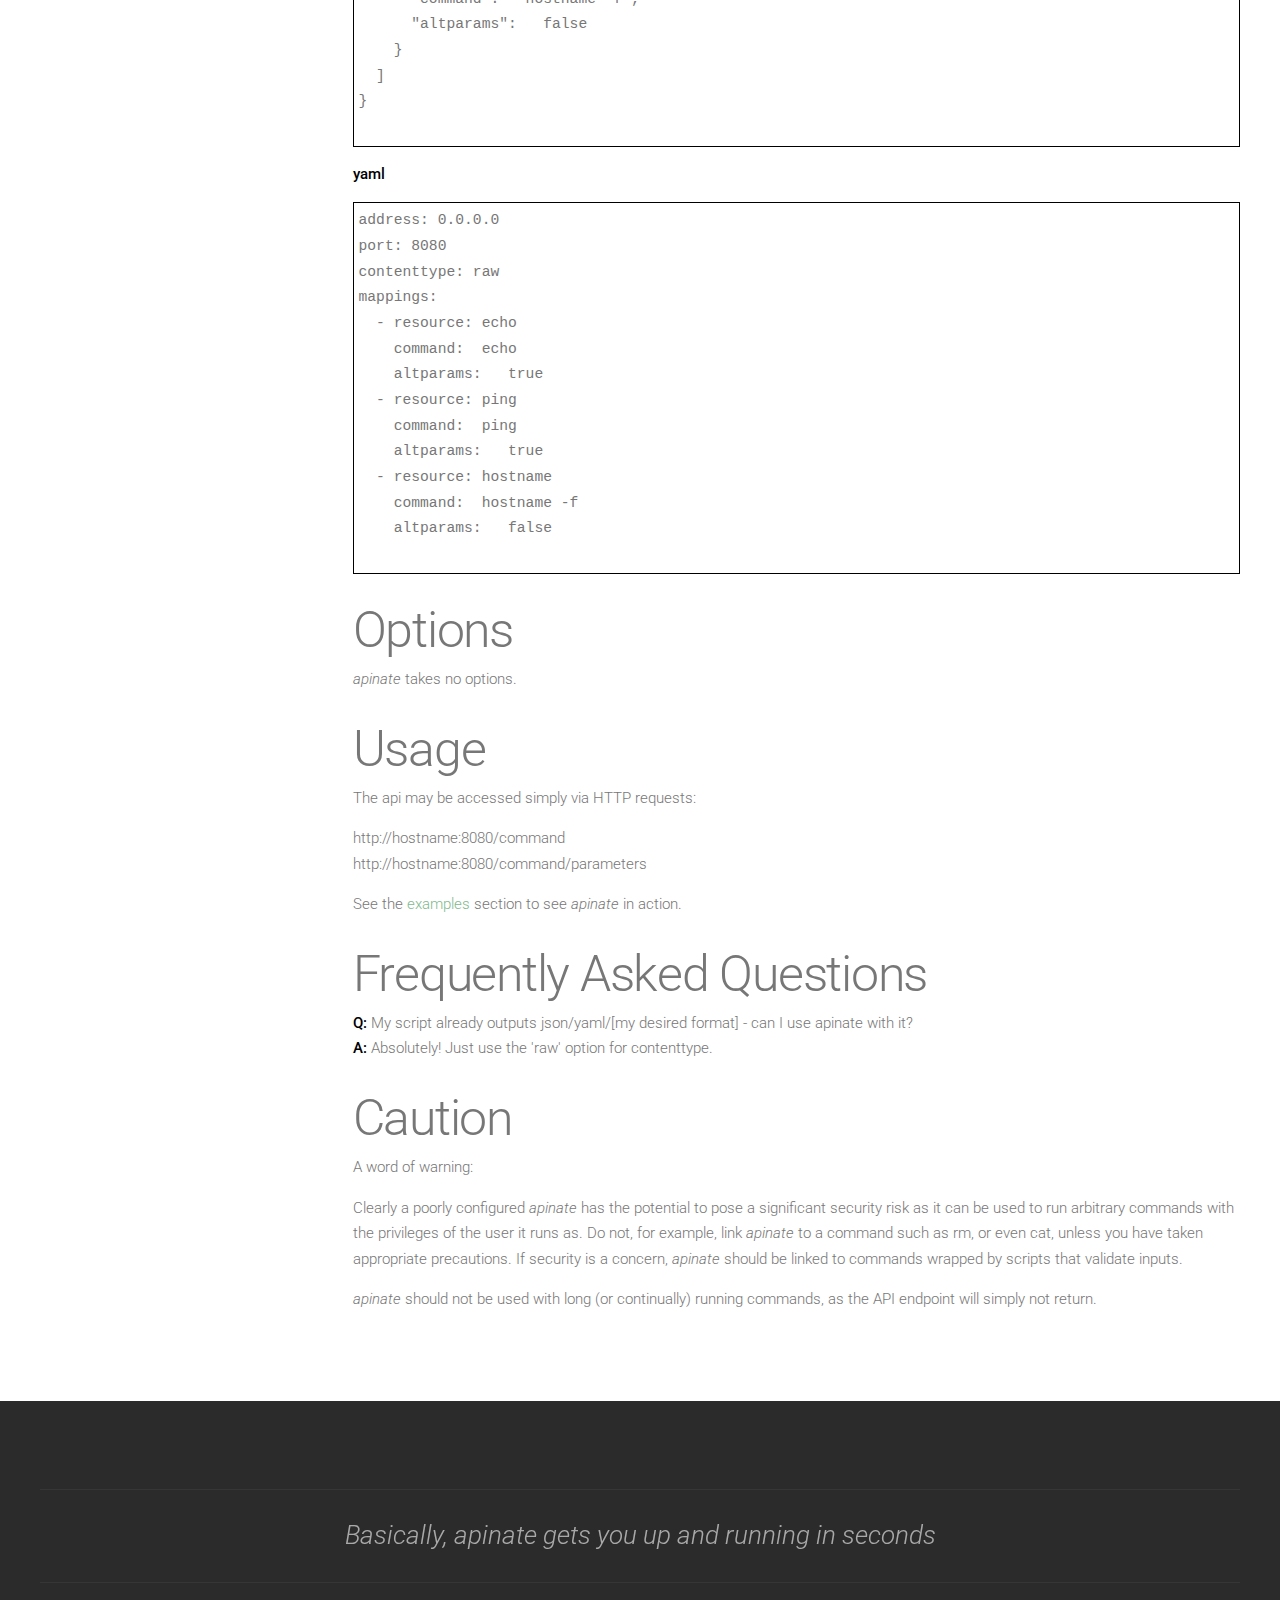
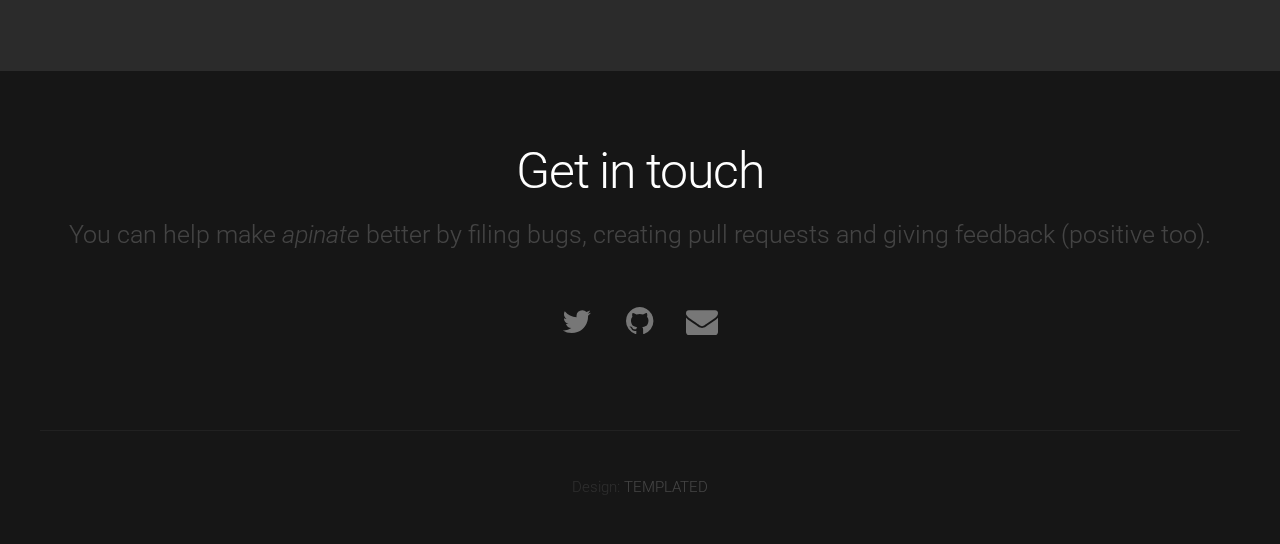
==== commit 21f827b9: "Fixed formatting of json in peopledb example script, updated docs" ====
--- a/www/documentation.html
+++ b/www/documentation.html
@@ -240,7 +240,7 @@
               <h2><a id="caution">Caution</a></h2>
             </header>
             <p>A word of warning:</p>
-            <p>Clearly <em>apinate</em> has the potential to pose a significant security risk as it can be used to run arbitrary commands with the privileges assigned to the user it runs as. Do not, for example, link <em>apinate</em> to a command such as rm, or even cat, unless you have taken appropriate precautions.</p>
+            <p>Clearly a poorly configured <em>apinate</em> has the potential to pose a significant security risk as it can be used to run arbitrary commands with the privileges of the user it runs as. Do not, for example, link <em>apinate</em> to a command such as rm, or even cat, unless you have taken appropriate precautions.  If security is a concern, <em>apinate</em> should be linked to commands wrapped by scripts that validate inputs.</p>
             <p><em>apinate</em> should not be used with long (or continually) running commands, as the API endpoint will simply not return.</p>
           </section>
           <!-- /Caution -->
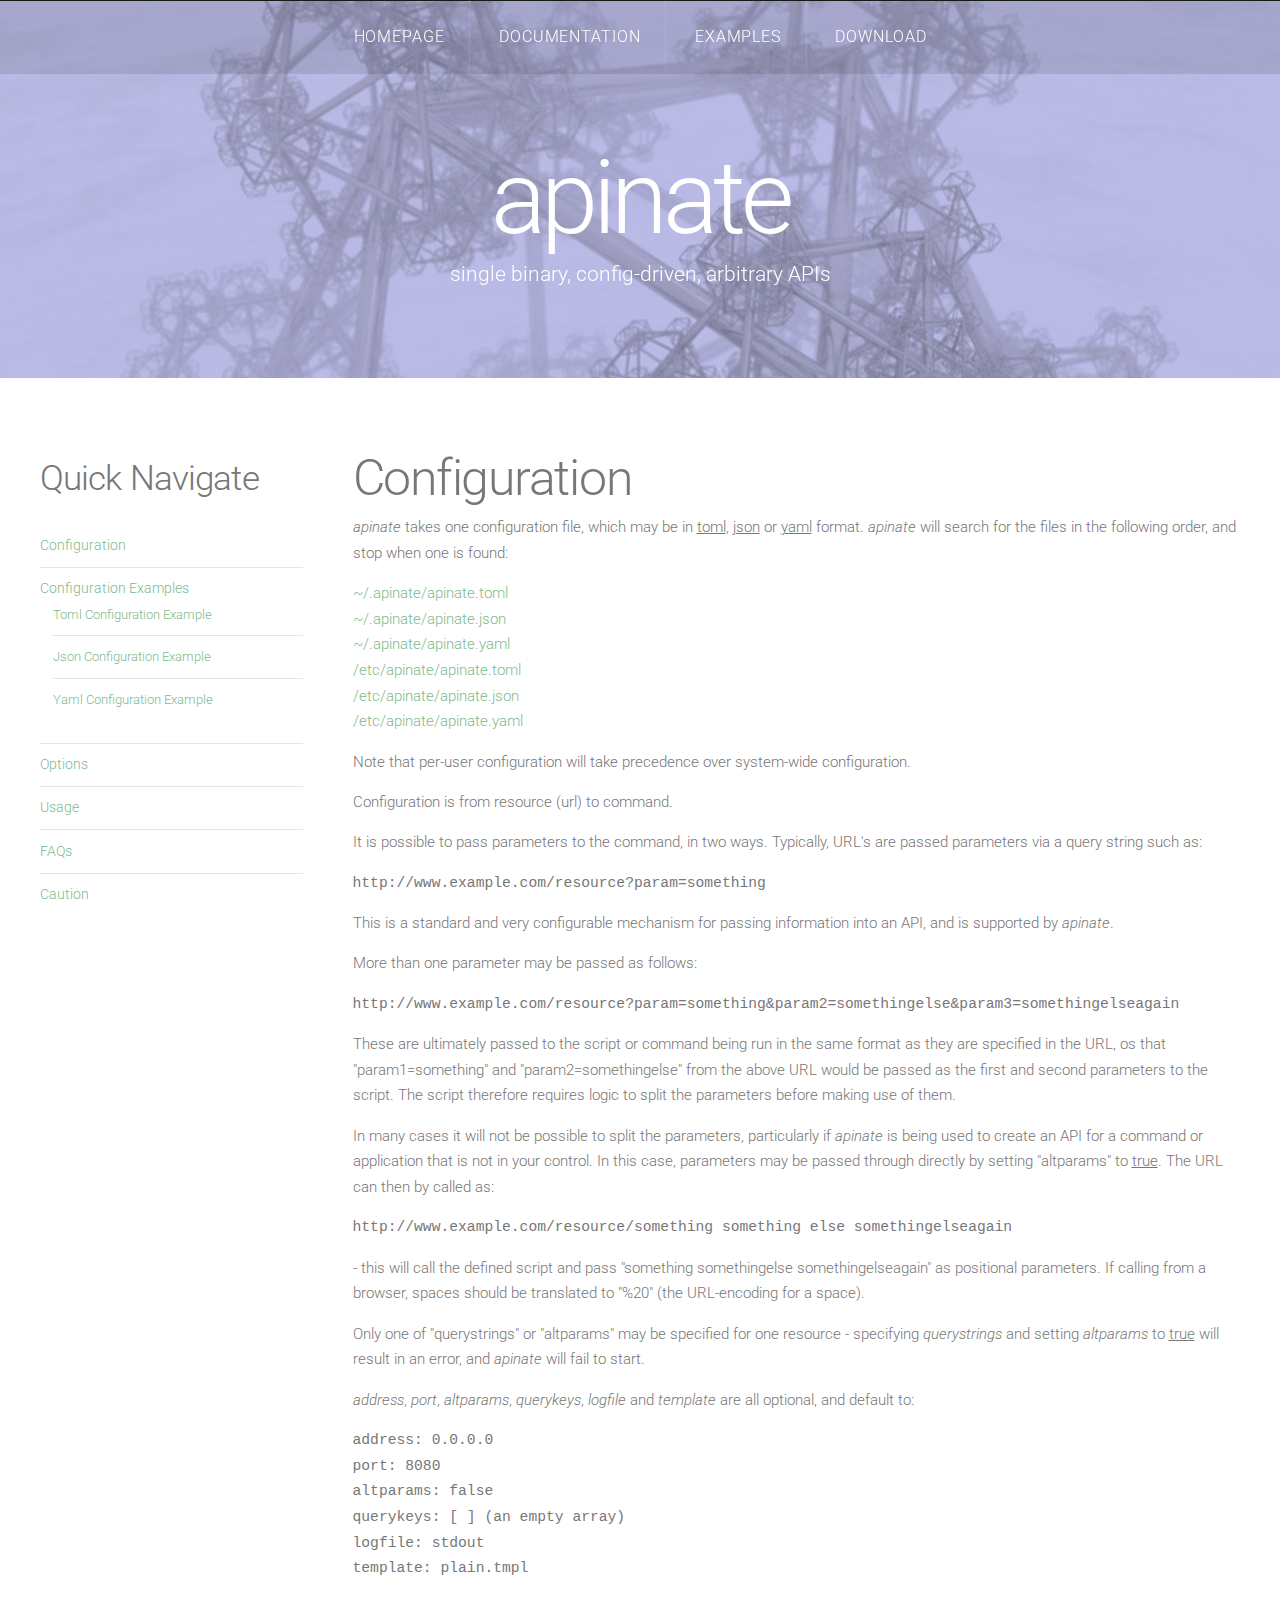
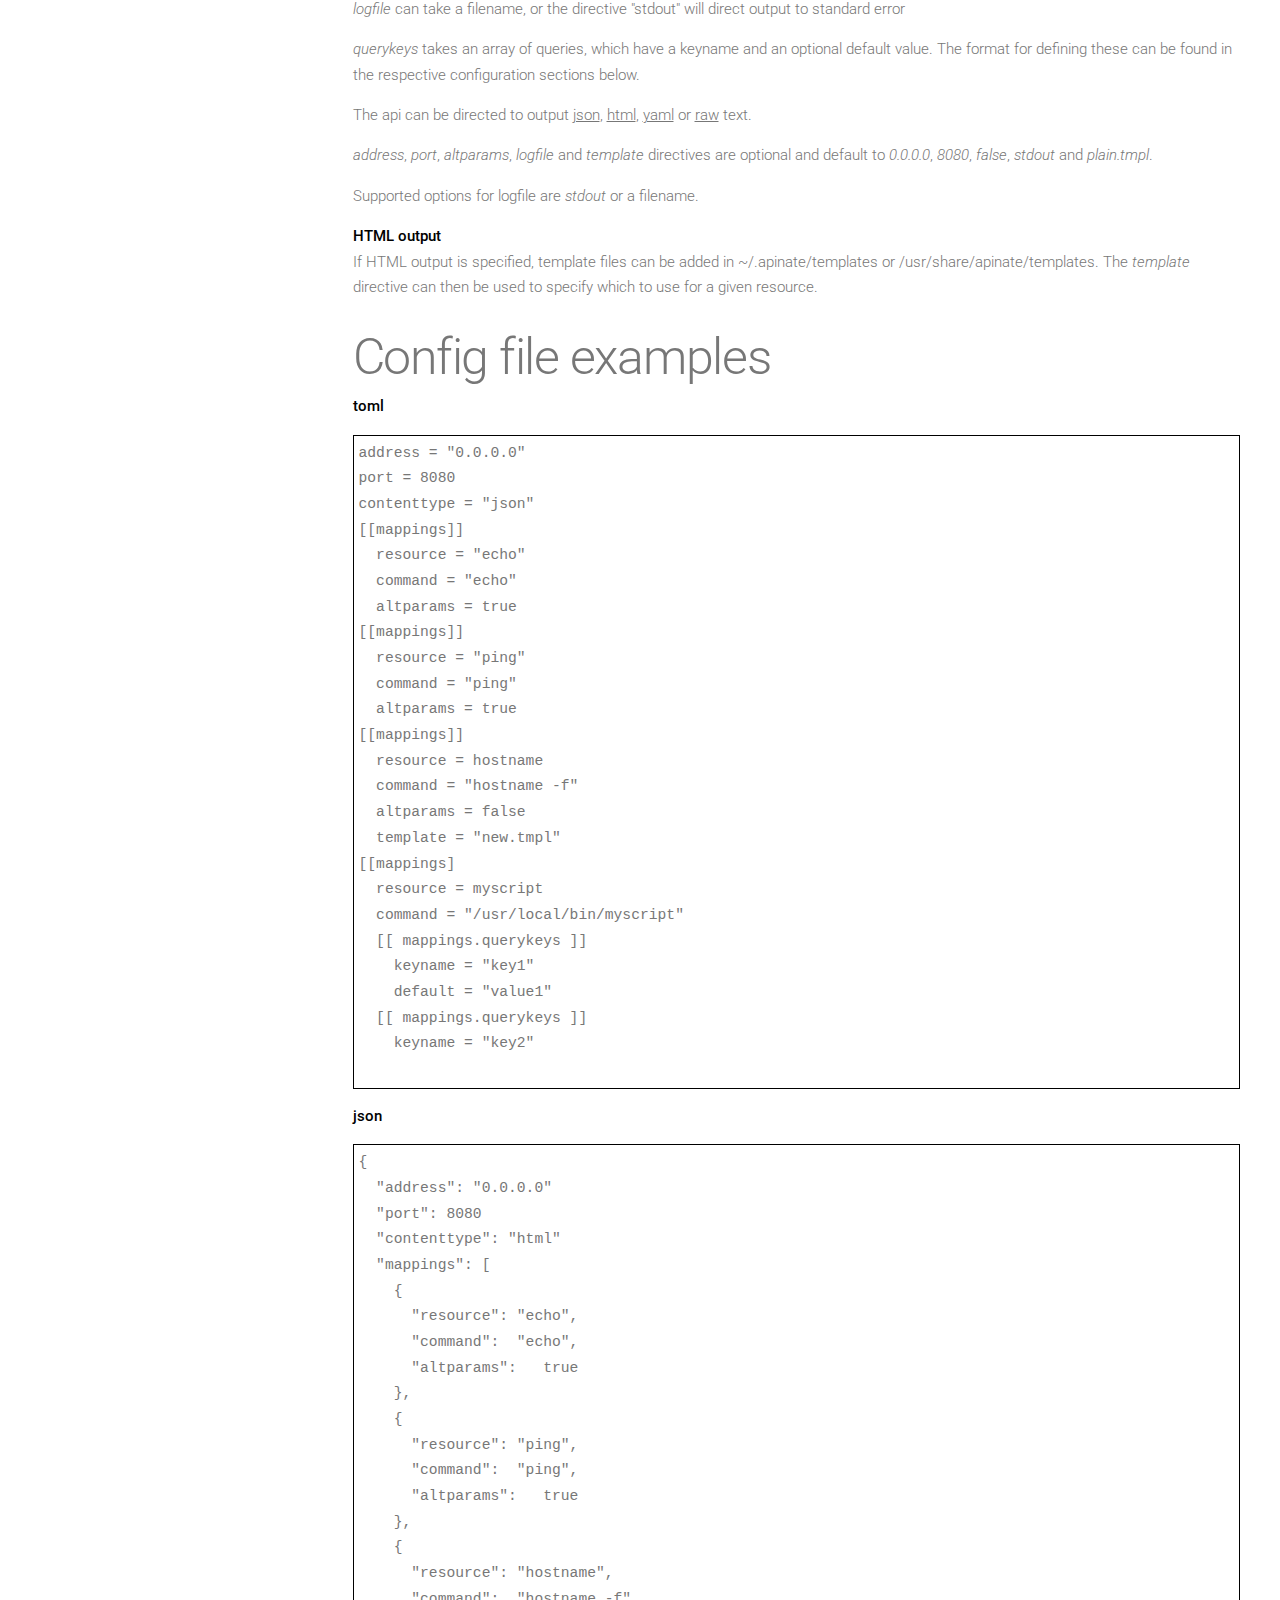
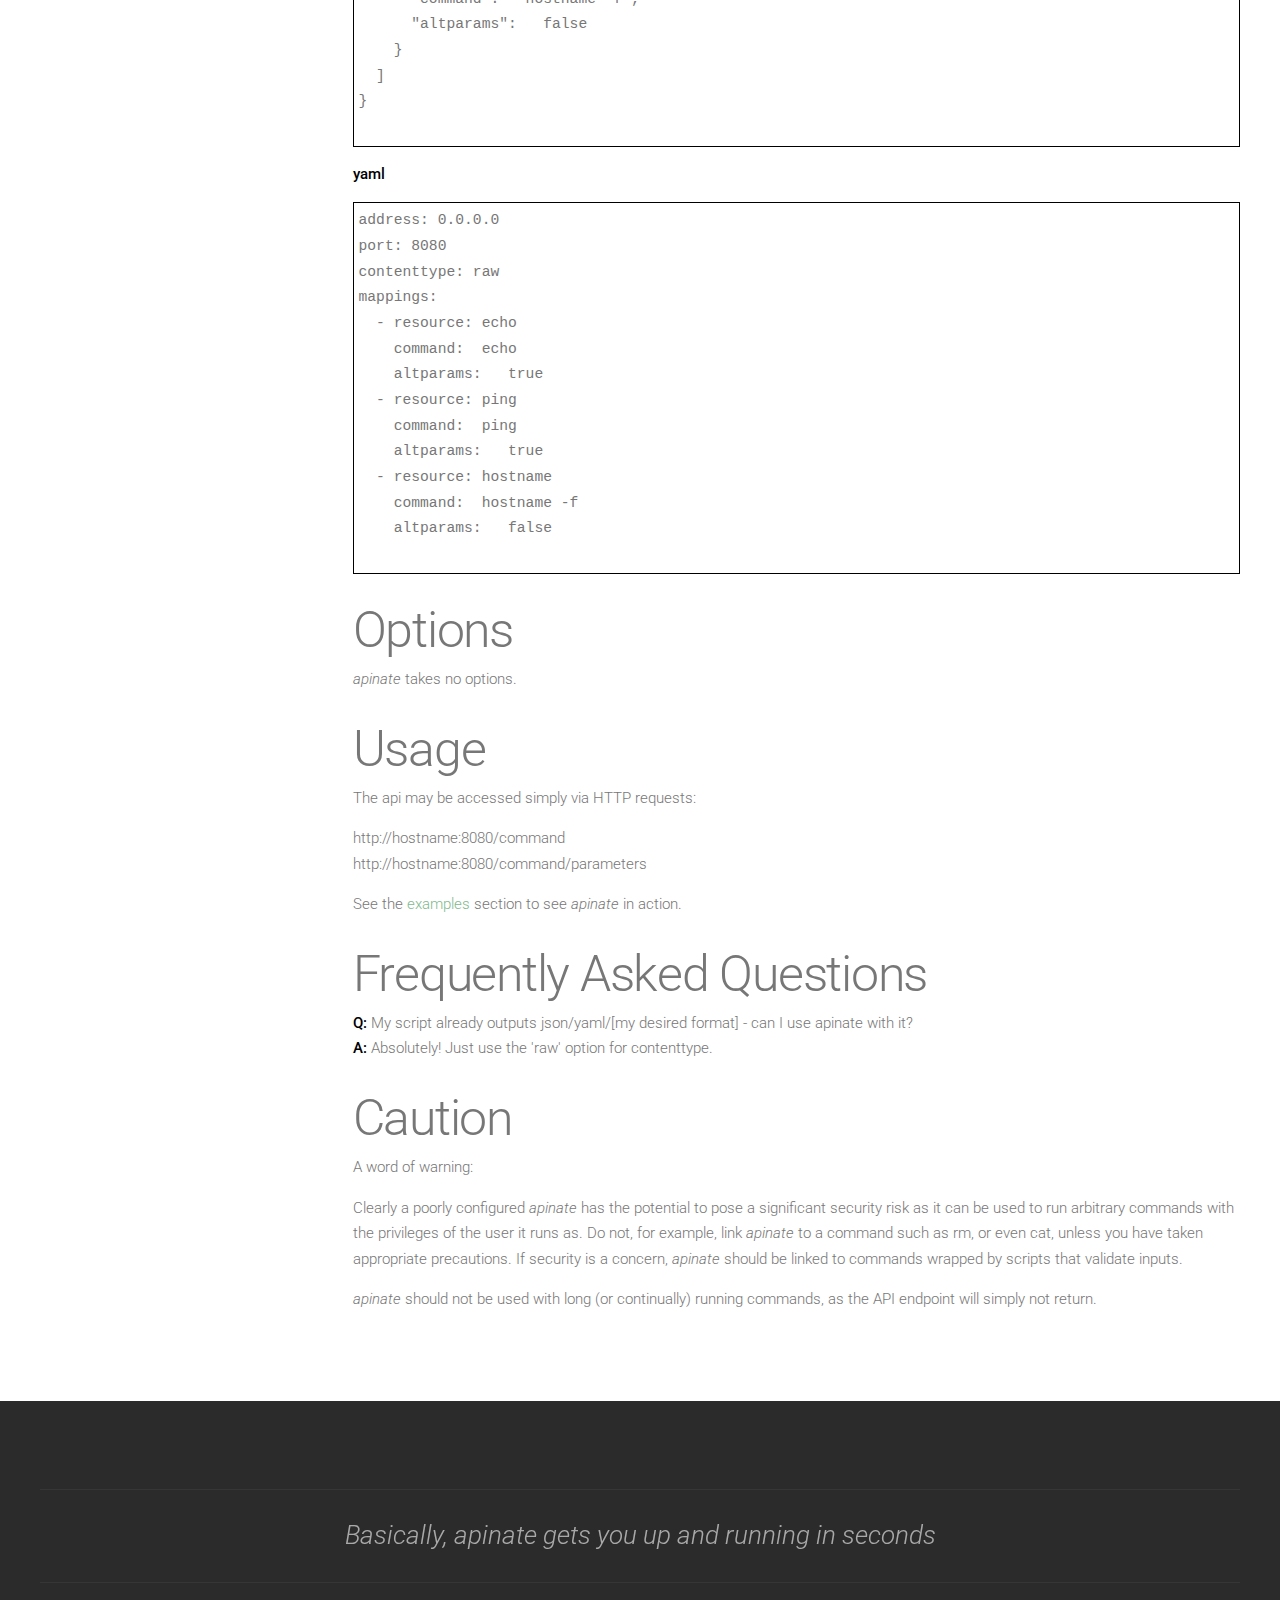
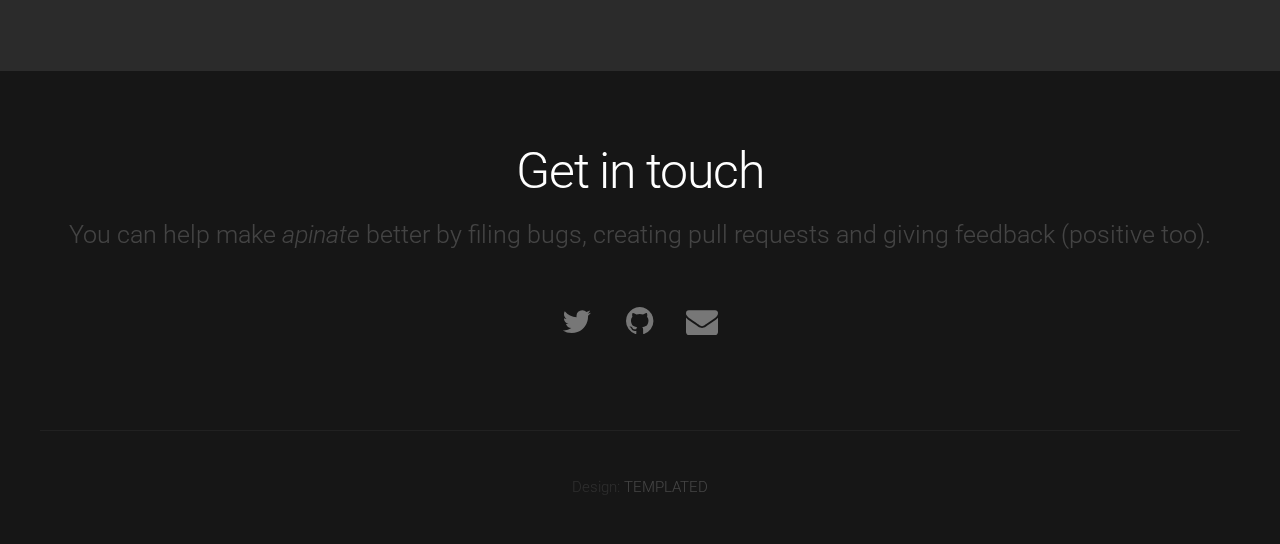
==== commit 825a3c62: "formatting fixes on documentation.html" ====
--- a/www/documentation.html
+++ b/www/documentation.html
@@ -103,11 +103,11 @@
           <p style="font-family: monospace">http://www.example.com/resource?param=something&amp;param2=somethingelse&amp;param3=somethingelseagain</p>
           <p>These are ultimately passed to the script or command being run in the same format as they are specified in the URL, os that "param1=something" and "param2=somethingelse" from the above URL would be passed as the first and second parameters to the script.  The script therefore requires logic to split the parameters before making use of them.</p>
           <p>In many cases it will not be possible to split the parameters, particularly if <em>apinate</em> is being used to create an API for a command or application that is not in your control.  In this case, parameters may be passed through directly by setting "altparams" to <u>true</u>.  The URL can then by called as:</p>
-          <p>http://www.example.com/resource/something something else somethingelseagain</p>
+          <p style="font-family: monospace">http://www.example.com/resource/something something else somethingelseagain</p>
           <p> - this will call the defined script and pass "something somethingelse somethingelseagain" as positional parameters.  If calling from a browser, spaces should be translated to "%20" (the URL-encoding for a space).</p>
           <p>Only one of "querystrings" or "altparams" may be specified for one resource - specifying <em>querystrings</em> and setting <em>altparams</em> to <u>true</u> will result in an error, and <em>apinate</em> will fail to start.</p>
           <p><em>address</em>, <em>port</em>, <em>altparams</em>, <em>querykeys</em>, <em>logfile</em> and <em>template</em> are all optional, and default to:</p>
-          <ul><li>address: 0.0.0.0</li>
+          <ul style="font-family: monospace"><li>address: 0.0.0.0</li>
             <li>port: 8080</li>
             <li>altparams: false</li>
             <li>querykeys: [ ] (an empty array)</li>
@@ -121,7 +121,7 @@
           <p><em>address</em>, <em>port</em>, <em>altparams</em>, <em>logfile</em> and <em>template</em> directives are optional and default to <em>0.0.0.0</em>, <em>8080</em>, <em>false</em>, <em>stdout</em> and <em>plain.tmpl</em>.</p>
           <p>Supported options for logfile are <em>stdout</em> or a filename.</p>
 
-          <h3>HTML output</h3>
+          <b>HTML output</b>
           <p>If HTML output is specified, template files can be added in ~/.apinate/templates or /usr/share/apinate/templates.  The <em>template</em> directive can then be used to specify which to use for a given resource.</p>
         </section>
         <!-- /Configuration -->
